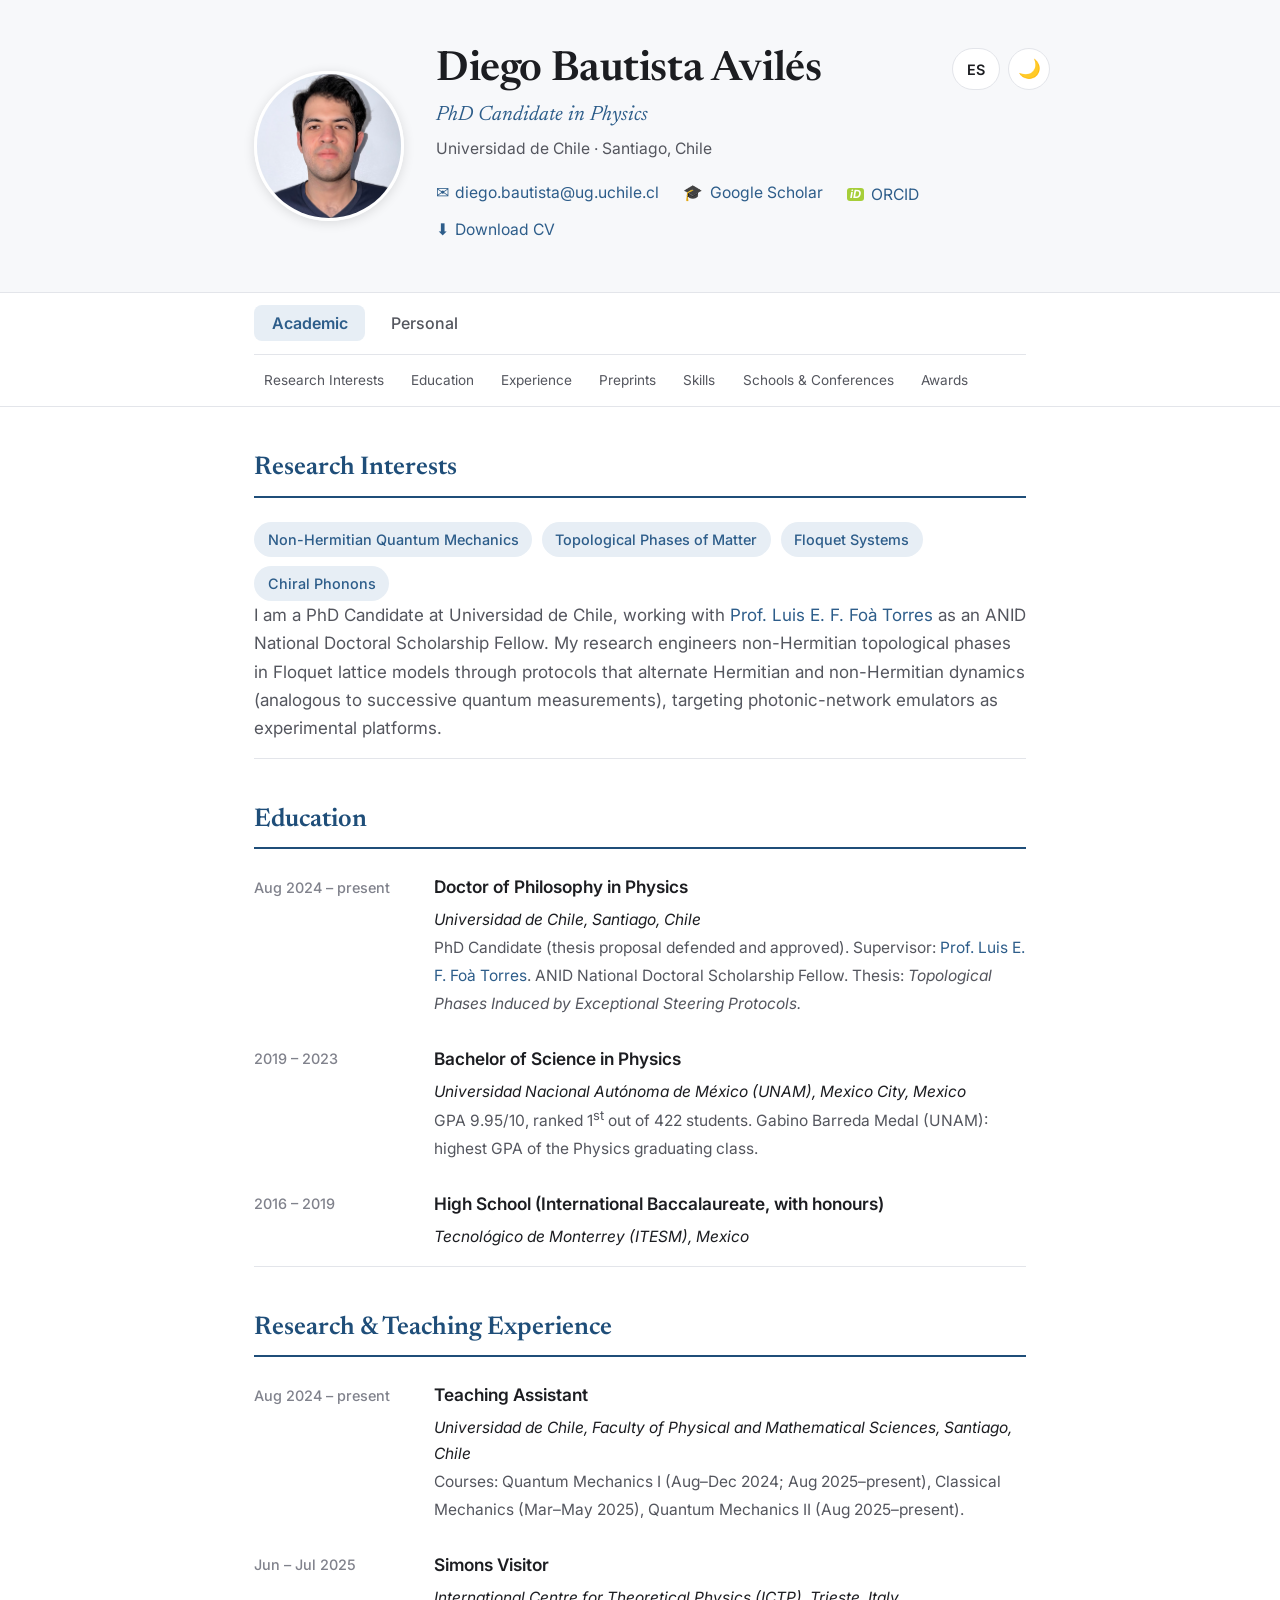
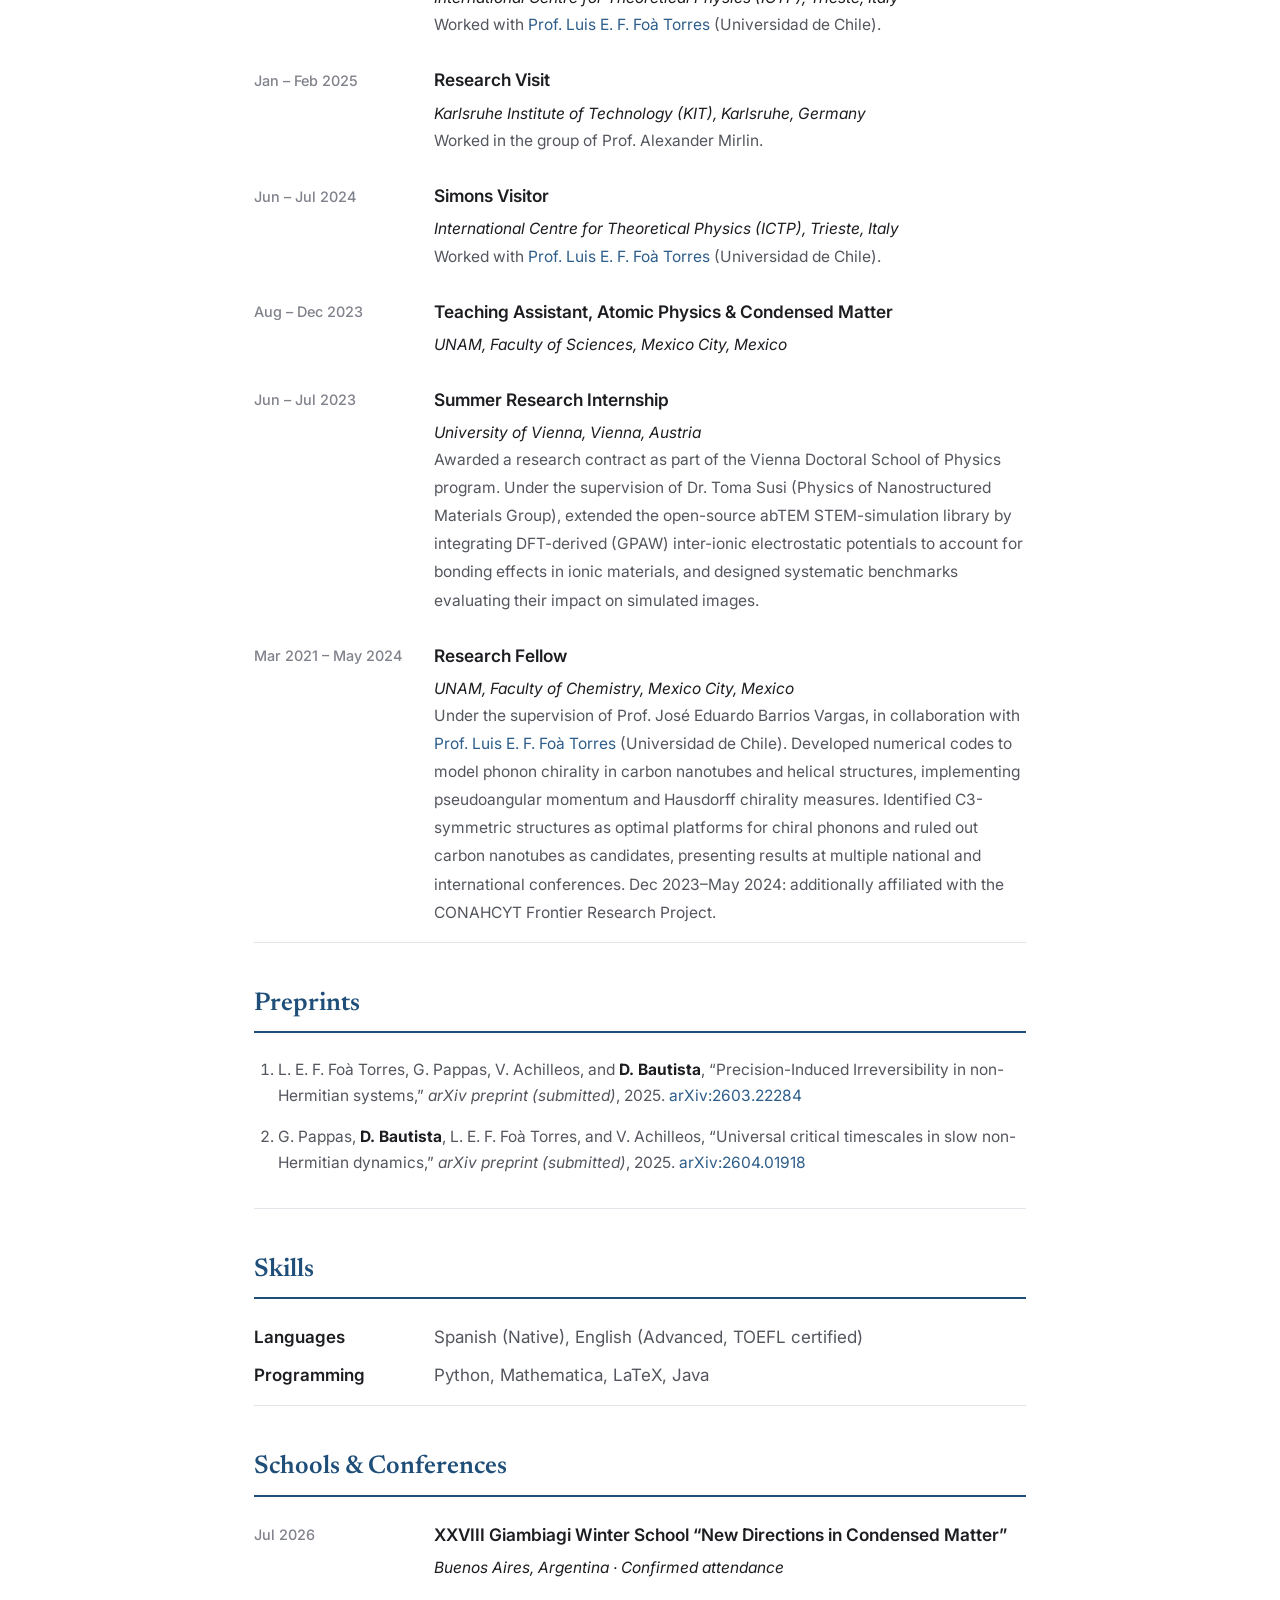
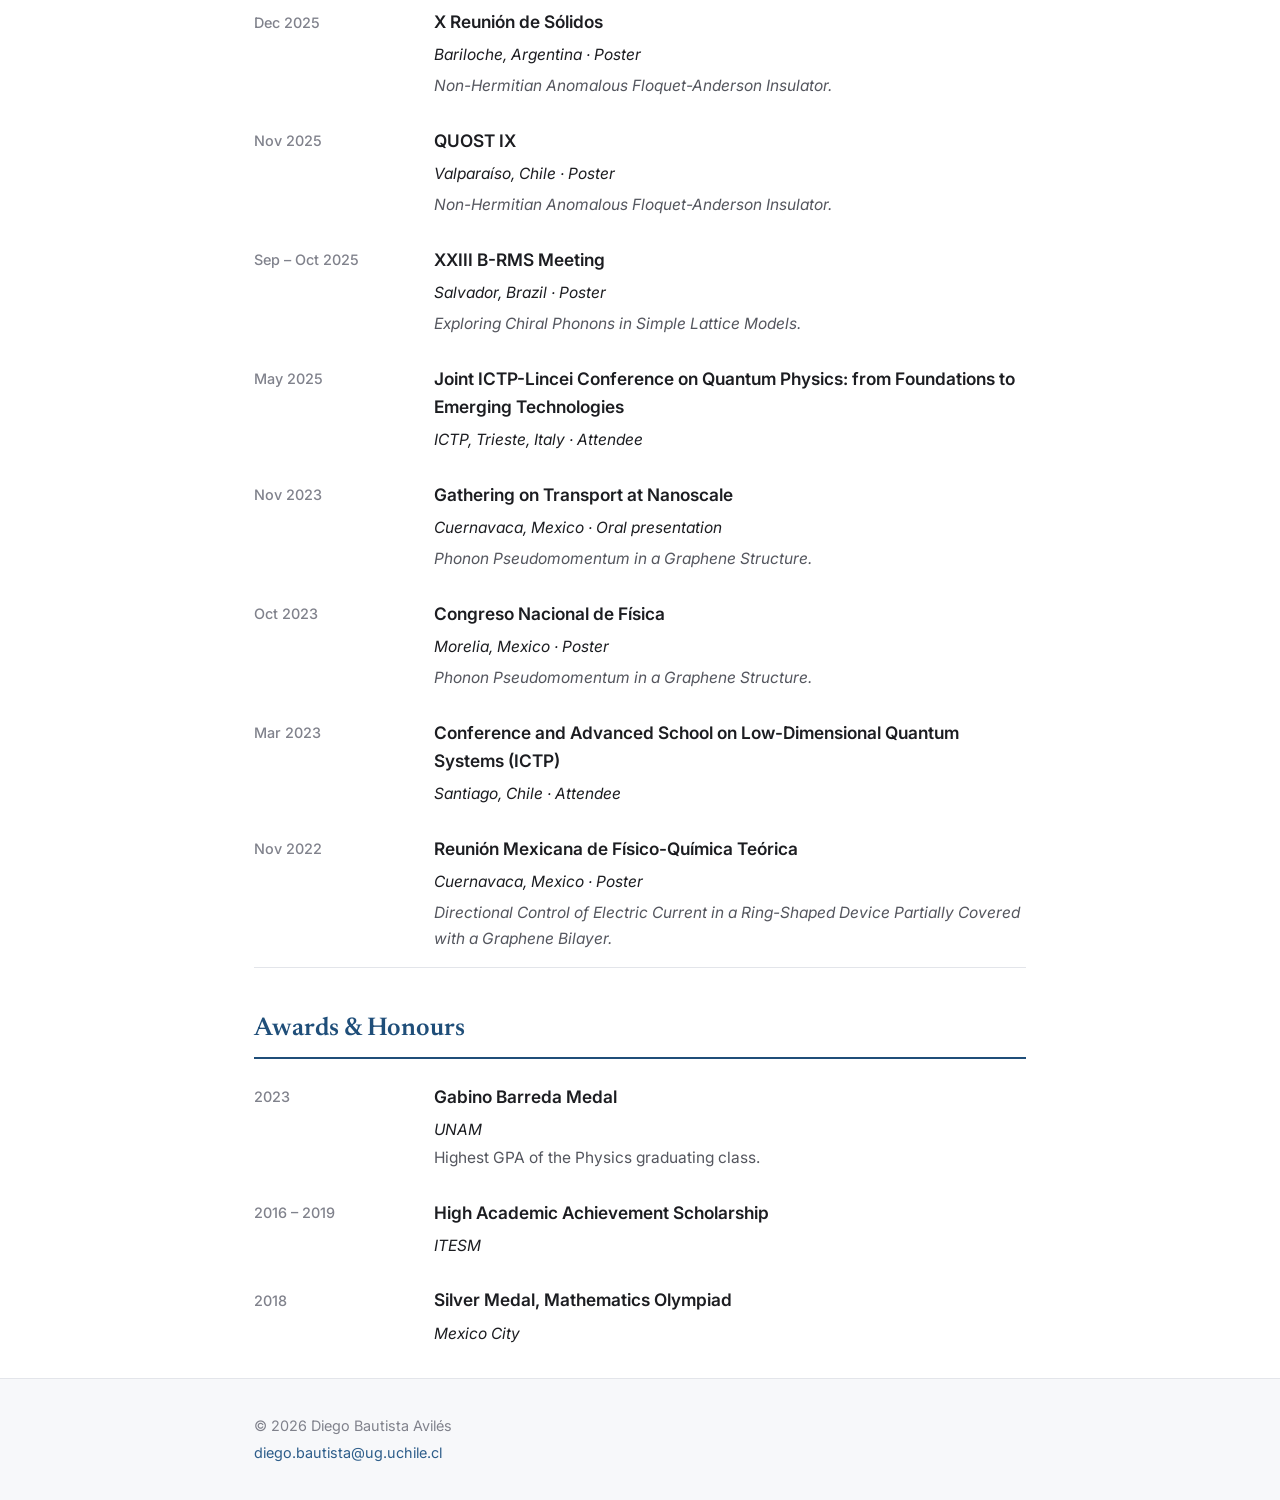
==== index.html @ 89f688f9 "Add ORCID link; refine Spanish wording (candidato a doctor, etc.)" ====
<!DOCTYPE html>
<html lang="en">
<head>
  <meta charset="UTF-8" />
  <meta name="viewport" content="width=device-width, initial-scale=1.0" />
  <title>Diego Bautista Avilés — PhD Candidate in Physics</title>
  <meta name="description" content="Diego Bautista Avilés — PhD Candidate in Physics at Universidad de Chile. Research on non-Hermitian quantum mechanics, topological phases, Floquet systems, and chiral phonons." />
  <link rel="preconnect" href="https://fonts.googleapis.com" />
  <link rel="preconnect" href="https://fonts.gstatic.com" crossorigin />
  <link href="https://fonts.googleapis.com/css2?family=Newsreader:ital,opsz,wght@0,6..72,400;0,6..72,500;0,6..72,600;1,6..72,400&family=Inter:wght@400;500;600&display=swap" rel="stylesheet" />
  <link rel="stylesheet" href="css/style.css" />
  <!-- Set theme and language before paint to avoid a flash -->
  <script>
    (function () {
      try {
        var t = localStorage.getItem("theme") ||
          (window.matchMedia("(prefers-color-scheme: dark)").matches ? "dark" : "light");
        document.documentElement.setAttribute("data-theme", t);
        var l = localStorage.getItem("lang") ||
          ((navigator.language || "en").slice(0, 2) === "es" ? "es" : "en");
        document.documentElement.setAttribute("data-lang", l);
        document.documentElement.setAttribute("lang", l);
      } catch (e) {}
    })();
  </script>
</head>
<body>
  <a class="skip-link" href="#main"><span class="lang-en">Skip to content</span><span class="lang-es">Saltar al contenido</span></a>

  <header class="site-header">
    <div class="container header-inner">
      <img class="avatar" src="assets/foto_Diego.jpg" alt="Portrait of Diego Bautista Avilés" />
      <div class="header-text">
        <h1>Diego Bautista Avilés</h1>
        <p class="subtitle"><span class="lang-en">PhD Candidate in Physics</span><span class="lang-es">Candidato a Doctor en Física</span></p>
        <p class="affiliation">Universidad de Chile · Santiago, Chile</p>
        <ul class="contact-links">
          <li>
            <a href="mailto:diego.bautista@ug.uchile.cl">
              <span aria-hidden="true">✉</span> diego.bautista@ug.uchile.cl
            </a>
          </li>
          <li>
            <a href="https://scholar.google.com/citations?user=wQMtAaMAAAAJ&amp;hl=es" target="_blank" rel="noopener">
              <span aria-hidden="true">🎓</span> Google Scholar
            </a>
          </li>
          <li>
            <a href="https://orcid.org/0009-0000-3132-1489" target="_blank" rel="noopener">
              <span class="orcid-badge" aria-hidden="true">iD</span> ORCID
            </a>
          </li>
          <li>
            <a href="CV.pdf" download>
              <span aria-hidden="true">⬇</span> <span class="lang-en">Download CV</span><span class="lang-es">Descargar CV</span>
            </a>
          </li>
        </ul>
      </div>
      <div class="header-controls">
        <button id="lang-toggle" class="lang-toggle" type="button" aria-label="Switch language / Cambiar idioma">
          <span class="lang-en">ES</span><span class="lang-es">EN</span>
        </button>
        <button id="theme-toggle" class="theme-toggle" type="button" aria-label="Toggle dark / light mode" title="Toggle dark / light mode">
          <span class="theme-icon" aria-hidden="true"></span>
        </button>
      </div>
    </div>
  </header>

  <nav class="view-nav" aria-label="Site views">
    <div class="container">
      <div class="view-tabs" role="tablist" aria-label="Choose a view">
        <button id="tab-academic" class="view-tab" role="tab" aria-selected="true" aria-controls="view-academic" type="button"><span class="lang-en">Academic</span><span class="lang-es">Académico</span></button>
        <button id="tab-personal" class="view-tab" role="tab" aria-selected="false" aria-controls="view-personal" type="button">Personal</button>
      </div>
      <div class="subnav" id="subnav-academic" aria-label="Academic sections">
        <a href="#about"><span class="lang-en">Research Interests</span><span class="lang-es">Intereses</span></a>
        <a href="#education"><span class="lang-en">Education</span><span class="lang-es">Educación</span></a>
        <a href="#experience"><span class="lang-en">Experience</span><span class="lang-es">Experiencia</span></a>
        <a href="#preprints">Preprints</a>
        <a href="#skills"><span class="lang-en">Skills</span><span class="lang-es">Habilidades</span></a>
        <a href="#conferences"><span class="lang-en">Schools &amp; Conferences</span><span class="lang-es">Escuelas y congresos</span></a>
        <a href="#awards"><span class="lang-en">Awards</span><span class="lang-es">Premios</span></a>
      </div>
      <div class="subnav" id="subnav-personal" aria-label="Personal sections" hidden>
        <a href="#personal-about"><span class="lang-en">Beyond Physics</span><span class="lang-es">Más allá de la física</span></a>
        <a href="#writing"><span class="lang-en">Writing</span><span class="lang-es">Escritos</span></a>
        <a href="#projects"><span class="lang-en">Studies &amp; Reflections</span><span class="lang-es">Estudios y reflexiones</span></a>
      </div>
    </div>
  </nav>

  <main id="main" class="container">

    <!-- ============ ACADEMIC VIEW ============ -->
    <div id="view-academic" role="tabpanel" aria-labelledby="tab-academic">

      <section id="about" aria-labelledby="about-heading">
        <h2 id="about-heading"><span class="lang-en">Research Interests</span><span class="lang-es">Intereses de investigación</span></h2>
        <ul class="tag-list">
          <li><span class="lang-en">Non-Hermitian Quantum Mechanics</span><span class="lang-es">Mecánica cuántica no hermitiana</span></li>
          <li><span class="lang-en">Topological Phases of Matter</span><span class="lang-es">Fases topológicas de la materia</span></li>
          <li><span class="lang-en">Floquet Systems</span><span class="lang-es">Sistemas de Floquet</span></li>
          <li><span class="lang-en">Chiral Phonons</span><span class="lang-es">Fonones quirales</span></li>
        </ul>
        <p class="lede lang-en">
          I am a PhD Candidate at Universidad de Chile, working with
          <a href="https://www.foatorres.com/" target="_blank" rel="noopener">Prof. Luis E. F. Foà Torres</a>
          as an ANID National Doctoral Scholarship Fellow. My research engineers non-Hermitian
          topological phases in Floquet lattice models through protocols that alternate Hermitian
          and non-Hermitian dynamics (analogous to successive quantum measurements), targeting
          photonic-network emulators as experimental platforms.
        </p>
        <p class="lede lang-es">
          Soy candidato a doctor en la Universidad de Chile, donde trabajo con
          <a href="https://www.foatorres.com/" target="_blank" rel="noopener">el Prof. Luis E. F. Foà Torres</a>
          como becario doctoral ANID. En mi investigación diseño fases topológicas no hermitianas
          en modelos de red de Floquet mediante protocolos que alternan dinámicas hermitianas y
          no hermitianas (en analogía con mediciones cuánticas sucesivas), con emuladores de redes
          fotónicas como plataforma experimental.
        </p>
      </section>

      <section id="education" aria-labelledby="education-heading">
        <h2 id="education-heading"><span class="lang-en">Education</span><span class="lang-es">Educación</span></h2>

        <article class="entry">
          <div class="entry-meta"><span class="lang-en">Aug 2024 – present</span><span class="lang-es">Ago 2024 – presente</span></div>
          <div class="entry-body">
            <h3><span class="lang-en">Doctor of Philosophy in Physics</span><span class="lang-es">Doctorado en Física</span></h3>
            <p class="entry-org">Universidad de Chile, Santiago, Chile</p>
            <p class="lang-en">
              PhD Candidate (thesis proposal defended and approved). Supervisor:
              <a href="https://www.foatorres.com/" target="_blank" rel="noopener">Prof. Luis E. F. Foà Torres</a>.
              ANID National Doctoral Scholarship Fellow. Thesis:
              <em>Topological Phases Induced by Exceptional Steering Protocols.</em>
            </p>
            <p class="lang-es">
              Candidato a doctor (proyecto de tesis defendido y aprobado). Supervisor:
              <a href="https://www.foatorres.com/" target="_blank" rel="noopener">Prof. Luis E. F. Foà Torres</a>.
              Becario doctoral ANID. Tesis:
              <em>Topological Phases Induced by Exceptional Steering Protocols.</em>
            </p>
          </div>
        </article>

        <article class="entry">
          <div class="entry-meta">2019 – 2023</div>
          <div class="entry-body">
            <h3><span class="lang-en">Bachelor of Science in Physics</span><span class="lang-es">Licenciatura en Física</span></h3>
            <p class="entry-org"><span class="lang-en">Universidad Nacional Autónoma de México (UNAM), Mexico City, Mexico</span><span class="lang-es">Universidad Nacional Autónoma de México (UNAM), Ciudad de México, México</span></p>
            <p class="lang-en">
              GPA 9.95/10, ranked 1<sup>st</sup> out of 422 students. Gabino Barreda Medal (UNAM):
              highest GPA of the Physics graduating class.
            </p>
            <p class="lang-es">
              Promedio 9.95/10, primer lugar entre 422 estudiantes. Medalla Gabino Barreda (UNAM):
              mejor promedio de la generación de Física.
            </p>
          </div>
        </article>

        <article class="entry">
          <div class="entry-meta">2016 – 2019</div>
          <div class="entry-body">
            <h3><span class="lang-en">High School (International Baccalaureate, with honours)</span><span class="lang-es">Preparatoria (Bachillerato Internacional, con honores)</span></h3>
            <p class="entry-org"><span class="lang-en">Tecnológico de Monterrey (ITESM), Mexico</span><span class="lang-es">Tecnológico de Monterrey (ITESM), México</span></p>
          </div>
        </article>
      </section>

      <section id="experience" aria-labelledby="experience-heading">
        <h2 id="experience-heading"><span class="lang-en">Research &amp; Teaching Experience</span><span class="lang-es">Experiencia en investigación y docencia</span></h2>

        <article class="entry">
          <div class="entry-meta"><span class="lang-en">Aug 2024 – present</span><span class="lang-es">Ago 2024 – presente</span></div>
          <div class="entry-body">
            <h3><span class="lang-en">Teaching Assistant</span><span class="lang-es">Ayudante de docencia</span></h3>
            <p class="entry-org"><span class="lang-en">Universidad de Chile, Faculty of Physical and Mathematical Sciences, Santiago, Chile</span><span class="lang-es">Universidad de Chile, Facultad de Ciencias Físicas y Matemáticas, Santiago, Chile</span></p>
            <p class="lang-en">
              Courses: Quantum Mechanics I (Aug–Dec 2024; Aug 2025–present), Classical Mechanics
              (Mar–May 2025), Quantum Mechanics II (Aug 2025–present).
            </p>
            <p class="lang-es">
              Cursos: Mecánica Cuántica I (Ago–Dic 2024; Ago 2025–presente), Mecánica Clásica
              (Mar–May 2025), Mecánica Cuántica II (Ago 2025–presente).
            </p>
          </div>
        </article>

        <article class="entry">
          <div class="entry-meta">Jun – Jul 2025</div>
          <div class="entry-body">
            <h3><span class="lang-en">Simons Visitor</span><span class="lang-es">Visitante Simons</span></h3>
            <p class="entry-org"><span class="lang-en">International Centre for Theoretical Physics (ICTP), Trieste, Italy</span><span class="lang-es">Centro Internacional de Física Teórica (ICTP), Trieste, Italia</span></p>
            <p class="lang-en">Worked with <a href="https://www.foatorres.com/" target="_blank" rel="noopener">Prof. Luis E. F. Foà Torres</a> (Universidad de Chile).</p>
            <p class="lang-es">Trabajé con <a href="https://www.foatorres.com/" target="_blank" rel="noopener">el Prof. Luis E. F. Foà Torres</a> (Universidad de Chile).</p>
          </div>
        </article>

        <article class="entry">
          <div class="entry-meta"><span class="lang-en">Jan – Feb 2025</span><span class="lang-es">Ene – Feb 2025</span></div>
          <div class="entry-body">
            <h3><span class="lang-en">Research Visit</span><span class="lang-es">Estancia de investigación</span></h3>
            <p class="entry-org"><span class="lang-en">Karlsruhe Institute of Technology (KIT), Karlsruhe, Germany</span><span class="lang-es">Instituto de Tecnología de Karlsruhe (KIT), Karlsruhe, Alemania</span></p>
            <p class="lang-en">Worked in the group of Prof. Alexander Mirlin.</p>
            <p class="lang-es">Trabajé en el grupo del Prof. Alexander Mirlin.</p>
          </div>
        </article>

        <article class="entry">
          <div class="entry-meta">Jun – Jul 2024</div>
          <div class="entry-body">
            <h3><span class="lang-en">Simons Visitor</span><span class="lang-es">Visitante Simons</span></h3>
            <p class="entry-org"><span class="lang-en">International Centre for Theoretical Physics (ICTP), Trieste, Italy</span><span class="lang-es">Centro Internacional de Física Teórica (ICTP), Trieste, Italia</span></p>
            <p class="lang-en">Worked with <a href="https://www.foatorres.com/" target="_blank" rel="noopener">Prof. Luis E. F. Foà Torres</a> (Universidad de Chile).</p>
            <p class="lang-es">Trabajé con <a href="https://www.foatorres.com/" target="_blank" rel="noopener">el Prof. Luis E. F. Foà Torres</a> (Universidad de Chile).</p>
          </div>
        </article>

        <article class="entry">
          <div class="entry-meta"><span class="lang-en">Aug – Dec 2023</span><span class="lang-es">Ago – Dic 2023</span></div>
          <div class="entry-body">
            <h3><span class="lang-en">Teaching Assistant, Atomic Physics &amp; Condensed Matter</span><span class="lang-es">Ayudante de docencia, Física Atómica y Materia Condensada</span></h3>
            <p class="entry-org"><span class="lang-en">UNAM, Faculty of Sciences, Mexico City, Mexico</span><span class="lang-es">UNAM, Facultad de Ciencias, Ciudad de México, México</span></p>
          </div>
        </article>

        <article class="entry">
          <div class="entry-meta">Jun – Jul 2023</div>
          <div class="entry-body">
            <h3><span class="lang-en">Summer Research Internship</span><span class="lang-es">Pasantía de investigación de verano</span></h3>
            <p class="entry-org"><span class="lang-en">University of Vienna, Vienna, Austria</span><span class="lang-es">Universidad de Viena, Viena, Austria</span></p>
            <p class="lang-en">
              Awarded a research contract as part of the Vienna Doctoral School of Physics program.
              Under the supervision of Dr. Toma Susi (Physics of Nanostructured Materials Group),
              extended the open-source abTEM STEM-simulation library by integrating DFT-derived
              (GPAW) inter-ionic electrostatic potentials to account for bonding effects in ionic
              materials, and designed systematic benchmarks evaluating their impact on simulated images.
            </p>
            <p class="lang-es">
              Obtuve un contrato de investigación dentro del programa de la Vienna Doctoral School
              of Physics. Bajo la supervisión del Dr. Toma Susi (grupo de Física de Materiales
              Nanoestructurados), amplié la biblioteca de simulación STEM de código abierto abTEM
              integrando potenciales electrostáticos interiónicos derivados de DFT (GPAW) para
              incorporar efectos de enlace en materiales iónicos, y diseñé pruebas sistemáticas para
              evaluar su impacto en las imágenes simuladas.
            </p>
          </div>
        </article>

        <article class="entry">
          <div class="entry-meta">Mar 2021 – May 2024</div>
          <div class="entry-body">
            <h3><span class="lang-en">Research Fellow</span><span class="lang-es">Becario de investigación</span></h3>
            <p class="entry-org"><span class="lang-en">UNAM, Faculty of Chemistry, Mexico City, Mexico</span><span class="lang-es">UNAM, Facultad de Química, Ciudad de México, México</span></p>
            <p class="lang-en">
              Under the supervision of Prof. José Eduardo Barrios Vargas, in collaboration with
              <a href="https://www.foatorres.com/" target="_blank" rel="noopener">Prof. Luis E. F. Foà Torres</a>
              (Universidad de Chile). Developed numerical codes to model
              phonon chirality in carbon nanotubes and helical structures, implementing pseudoangular
              momentum and Hausdorff chirality measures. Identified C3-symmetric structures as optimal
              platforms for chiral phonons and ruled out carbon nanotubes as candidates, presenting
              results at multiple national and international conferences. Dec 2023–May 2024:
              additionally affiliated with the CONAHCYT Frontier Research Project.
            </p>
            <p class="lang-es">
              Bajo la supervisión del Prof. José Eduardo Barrios Vargas, en colaboración con
              <a href="https://www.foatorres.com/" target="_blank" rel="noopener">el Prof. Luis E. F. Foà Torres</a>
              (Universidad de Chile). Desarrollé códigos numéricos para modelar la quiralidad de
              fonones en nanotubos de carbono y estructuras helicoidales, implementando el
              pseudomomento angular y medidas de quiralidad de Hausdorff. Identifiqué estructuras
              con simetría C3 como plataformas óptimas para fonones quirales y descarté los nanotubos
              de carbono como candidatos, presentando resultados en múltiples congresos nacionales e
              internacionales. Dic 2023–May 2024: además afiliado al Proyecto de Investigación de
              Frontera CONAHCYT.
            </p>
          </div>
        </article>
      </section>

      <section id="preprints" aria-labelledby="preprints-heading">
        <h2 id="preprints-heading">Preprints</h2>
        <ol class="pub-list">
          <li>
            L. E. F. Foà Torres, G. Pappas, V. Achilleos, and <strong>D. Bautista</strong>,
            &ldquo;Precision-Induced Irreversibility in non-Hermitian systems,&rdquo;
            <em>arXiv preprint (submitted)</em>, 2025.
            <a href="https://arxiv.org/abs/2603.22284" target="_blank" rel="noopener">arXiv:2603.22284</a>
          </li>
          <li>
            G. Pappas, <strong>D. Bautista</strong>, L. E. F. Foà Torres, and V. Achilleos,
            &ldquo;Universal critical timescales in slow non-Hermitian dynamics,&rdquo;
            <em>arXiv preprint (submitted)</em>, 2025.
            <a href="https://arxiv.org/abs/2604.01918" target="_blank" rel="noopener">arXiv:2604.01918</a>
          </li>
        </ol>
      </section>

      <section id="skills" aria-labelledby="skills-heading">
        <h2 id="skills-heading"><span class="lang-en">Skills</span><span class="lang-es">Habilidades</span></h2>
        <dl class="skills-list">
          <dt><span class="lang-en">Languages</span><span class="lang-es">Idiomas</span></dt>
          <dd><span class="lang-en">Spanish (Native), English (Advanced, TOEFL certified)</span><span class="lang-es">Español (nativo), Inglés (avanzado, certificado TOEFL)</span></dd>
          <dt><span class="lang-en">Programming</span><span class="lang-es">Programación</span></dt>
          <dd>Python, Mathematica, LaTeX, Java</dd>
        </dl>
      </section>

      <section id="conferences" aria-labelledby="conferences-heading">
        <h2 id="conferences-heading"><span class="lang-en">Schools &amp; Conferences</span><span class="lang-es">Escuelas y congresos</span></h2>

        <article class="entry">
          <div class="entry-meta">Jul 2026</div>
          <div class="entry-body">
            <h3><a href="https://giambiagi2026.df.uba.ar" target="_blank" rel="noopener">XXVIII Giambiagi Winter School &ldquo;New Directions in Condensed Matter&rdquo;</a></h3>
            <p class="entry-org">Buenos Aires, Argentina · <span class="lang-en">Confirmed attendance</span><span class="lang-es">Asistencia confirmada</span></p>
          </div>
        </article>

        <article class="entry">
          <div class="entry-meta">Dec 2025</div>
          <div class="entry-body">
            <h3><a href="https://www.argentina.gob.ar/cnea/x-reunion-nacional-de-solidos" target="_blank" rel="noopener">X Reunión de Sólidos</a></h3>
            <p class="entry-org">Bariloche, Argentina · <span class="lang-en">Poster</span><span class="lang-es">Póster</span></p>
            <p><em>Non-Hermitian Anomalous Floquet-Anderson Insulator.</em></p>
          </div>
        </article>

        <article class="entry">
          <div class="entry-meta">Nov 2025</div>
          <div class="entry-body">
            <h3><a href="https://fisica.usm.cl/academico-usm-es-homenajeado-en-encuentro-internacional-de-fisica-cuantica/" target="_blank" rel="noopener">QUOST IX</a></h3>
            <p class="entry-org">Valparaíso, Chile · <span class="lang-en">Poster</span><span class="lang-es">Póster</span></p>
            <p><em>Non-Hermitian Anomalous Floquet-Anderson Insulator.</em></p>
          </div>
        </article>

        <article class="entry">
          <div class="entry-meta">Sep – Oct 2025</div>
          <div class="entry-body">
            <h3><a href="https://www.sbpmat.org.br/23encontro/" target="_blank" rel="noopener">XXIII B-RMS Meeting</a></h3>
            <p class="entry-org">Salvador, <span class="lang-en">Brazil</span><span class="lang-es">Brasil</span> · <span class="lang-en">Poster</span><span class="lang-es">Póster</span></p>
            <p><em>Exploring Chiral Phonons in Simple Lattice Models.</em></p>
          </div>
        </article>

        <article class="entry">
          <div class="entry-meta">May 2025</div>
          <div class="entry-body">
            <h3><a href="https://indico.ictp.it/event/10838" target="_blank" rel="noopener">Joint ICTP-Lincei Conference on Quantum Physics: from Foundations to Emerging Technologies</a></h3>
            <p class="entry-org">ICTP, Trieste, <span class="lang-en">Italy</span><span class="lang-es">Italia</span> · <span class="lang-en">Attendee</span><span class="lang-es">Asistente</span></p>
          </div>
        </article>

        <article class="entry">
          <div class="entry-meta">Nov 2023</div>
          <div class="entry-body">
            <h3><a href="http://www.cicc.unam.mx/activities/2023/TN/index.html" target="_blank" rel="noopener">Gathering on Transport at Nanoscale</a></h3>
            <p class="entry-org">Cuernavaca, <span class="lang-en">Mexico</span><span class="lang-es">México</span> · <span class="lang-en">Oral presentation</span><span class="lang-es">Presentación oral</span></p>
            <p><em>Phonon Pseudomomentum in a Graphene Structure.</em></p>
          </div>
        </article>

        <article class="entry">
          <div class="entry-meta">Oct 2023</div>
          <div class="entry-body">
            <h3><a href="https://smf.mx/programas/congreso-nacional-de-fisica/lxvi/" target="_blank" rel="noopener">Congreso Nacional de Física</a></h3>
            <p class="entry-org">Morelia, <span class="lang-en">Mexico</span><span class="lang-es">México</span> · <span class="lang-en">Poster</span><span class="lang-es">Póster</span></p>
            <p><em>Phonon Pseudomomentum in a Graphene Structure.</em></p>
          </div>
        </article>

        <article class="entry">
          <div class="entry-meta">Mar 2023</div>
          <div class="entry-body">
            <h3><a href="https://indico.ictp.it/event/10062/" target="_blank" rel="noopener">Conference and Advanced School on Low-Dimensional Quantum Systems (ICTP)</a></h3>
            <p class="entry-org">Santiago, Chile · <span class="lang-en">Attendee</span><span class="lang-es">Asistente</span></p>
          </div>
        </article>

        <article class="entry">
          <div class="entry-meta">Nov 2022</div>
          <div class="entry-body">
            <h3>Reunión Mexicana de Físico-Química Teórica</h3>
            <p class="entry-org">Cuernavaca, <span class="lang-en">Mexico</span><span class="lang-es">México</span> · <span class="lang-en">Poster</span><span class="lang-es">Póster</span></p>
            <p><em>Directional Control of Electric Current in a Ring-Shaped Device Partially Covered with a Graphene Bilayer.</em></p>
          </div>
        </article>
      </section>

      <section id="awards" aria-labelledby="awards-heading">
        <h2 id="awards-heading"><span class="lang-en">Awards &amp; Honours</span><span class="lang-es">Premios y distinciones</span></h2>

        <article class="entry">
          <div class="entry-meta">2023</div>
          <div class="entry-body">
            <h3><span class="lang-en">Gabino Barreda Medal</span><span class="lang-es">Medalla Gabino Barreda</span></h3>
            <p class="entry-org">UNAM</p>
            <p class="lang-en">Highest GPA of the Physics graduating class.</p>
            <p class="lang-es">Mejor promedio de la generación de Física.</p>
          </div>
        </article>

        <article class="entry">
          <div class="entry-meta">2016 – 2019</div>
          <div class="entry-body">
            <h3><span class="lang-en">High Academic Achievement Scholarship</span><span class="lang-es">Beca de Excelencia Académica</span></h3>
            <p class="entry-org">ITESM</p>
          </div>
        </article>

        <article class="entry">
          <div class="entry-meta">2018</div>
          <div class="entry-body">
            <h3><span class="lang-en">Silver Medal, Mathematics Olympiad</span><span class="lang-es">Medalla de plata, Olimpiada de Matemáticas</span></h3>
            <p class="entry-org"><span class="lang-en">Mexico City</span><span class="lang-es">Ciudad de México</span></p>
          </div>
        </article>
      </section>

    </div><!-- /view-academic -->

    <!-- ============ PERSONAL VIEW ============ -->
    <div id="view-personal" role="tabpanel" aria-labelledby="tab-personal" hidden>

      <section id="personal-about" aria-labelledby="personal-about-heading">
        <h2 id="personal-about-heading"><span class="lang-en">Beyond Physics</span><span class="lang-es">Más allá de la física</span></h2>
        <p class="lede lang-en">
          Outside of research, I write and explore ideas that sit at the intersection of science,
          society, and the things I am curious about. This space collects my personal writing and
          projects, including work in progress that I will publish here over time.
        </p>
        <p class="lede lang-es">
          Fuera de la investigación, escribo y exploro ideas en el cruce entre la ciencia, la
          sociedad y las cosas que me despiertan curiosidad. Este espacio reúne mis escritos y proyectos
          personales, incluyendo trabajos en curso que iré publicando aquí con el tiempo.
        </p>
      </section>

      <section id="writing" aria-labelledby="writing-heading">
        <h2 id="writing-heading"><span class="lang-en">Writing</span><span class="lang-es">Escritos</span></h2>
        <div class="card-grid">
          <a class="project-card" href="https://substack.com/@diegobautista246" target="_blank" rel="noopener">
            <h3>Substack</h3>
            <p><span class="lang-en">My newsletter, where I share essays and reflections.</span><span class="lang-es">Mi newsletter, donde comparto ensayos y reflexiones.</span></p>
            <span class="card-link"><span class="lang-en">Read on Substack →</span><span class="lang-es">Leer en Substack →</span></span>
          </a>
        </div>
      </section>

      <section id="projects" aria-labelledby="projects-heading">
        <h2 id="projects-heading"><span class="lang-en">Studies &amp; Reflections</span><span class="lang-es">Estudios y reflexiones</span></h2>
        <div class="card-grid">
          <a class="project-card project-card--feature" href="inequality.html">
            <img class="card-thumb" src="assets/inequality/poster.png" alt="Final frame of the inequality simulation: a wide log-scale wealth distribution, a Gini coefficient near 0.9, and a skill-to-wealth correlation fading to zero." />
            <h3><span class="lang-en">Compounding and inequality</span><span class="lang-es">El interés compuesto y la desigualdad</span></h3>
            <p><span class="lang-en">A very cheap model of how extreme inequality emerges from compounding alone, even when advantages are fair and reset every few rounds.</span><span class="lang-es">Un modelo muy barato de cómo la desigualdad extrema surge solo del interés compuesto, incluso cuando las ventajas son justas y se reparten de nuevo cada pocas rondas.</span></p>
            <span class="card-link"><span class="lang-en">Read &amp; watch →</span><span class="lang-es">Leer y ver →</span></span>
          </a>
          <a class="project-card project-card--feature" href="cascades.html">
            <img class="card-thumb" src="assets/cascades/poster.png" alt="A small-world network mid-cascade: about half the dots have turned amber as the change spreads, the rest still blue." />
            <h3><span class="lang-en">How many people does it take to move the world?</span><span class="lang-es">¿Cuánta gente hace falta para mover el mundo?</span></h3>
            <p><span class="lang-en">Granovetter's threshold model on a network, and the social tipping points hiding inside it, including the 3.5% rule.</span><span class="lang-es">El modelo de umbral de Granovetter en una red, y los puntos de inflexión que esconde, incluyendo la regla del 3.5%.</span></p>
            <span class="card-link"><span class="lang-en">Read &amp; watch →</span><span class="lang-es">Leer y ver →</span></span>
          </a>
        </div>
      </section>

    </div><!-- /view-personal -->

  </main>

  <footer class="site-footer">
    <div class="container">
      <p>© <span id="year">2026</span> Diego Bautista Avilés</p>
      <p><a href="mailto:diego.bautista@ug.uchile.cl">diego.bautista@ug.uchile.cl</a></p>
    </div>
  </footer>

  <script src="js/main.js" defer></script>
</body>
</html>
---- css/style.css ----
:root {
  --bg: #ffffff;
  --surface: #f7f8fa;
  --text: #1c1d21;
  --text-soft: #54565e;
  --text-faint: #80828c;
  --accent: #2d5d8a;
  --accent-soft: #e7eef5;
  --border: #e3e5ea;
  --rule: #1f4e79;
  --card-bg: #ffffff;
  --shadow: 0 2px 12px rgba(0, 0, 0, 0.12);
  --maxw: 820px;
  --serif: "Newsreader", Georgia, "Times New Roman", serif;
  --sans: "Inter", -apple-system, BlinkMacSystemFont, "Segoe UI", Roboto, sans-serif;
}

[data-theme="dark"] {
  --bg: #14151a;
  --surface: #1b1d24;
  --text: #e9eaee;
  --text-soft: #b3b6c0;
  --text-faint: #888b96;
  --accent: #7fb1de;
  --accent-soft: #233244;
  --border: #2a2d36;
  --rule: #7fb1de;
  --card-bg: #1b1d24;
  --shadow: 0 2px 14px rgba(0, 0, 0, 0.45);
}

* { box-sizing: border-box; }

html { scroll-behavior: smooth; }

body {
  margin: 0;
  background: var(--bg);
  color: var(--text);
  font-family: var(--sans);
  font-size: 17px;
  line-height: 1.65;
  -webkit-font-smoothing: antialiased;
  text-rendering: optimizeLegibility;
  transition: background-color 0.2s ease, color 0.2s ease;
}

.container {
  width: 100%;
  max-width: var(--maxw);
  margin: 0 auto;
  padding: 0 1.5rem;
}

a {
  color: var(--accent);
  text-decoration: none;
}
a:hover { text-decoration: underline; }

.skip-link {
  position: absolute;
  left: -999px;
  top: 0;
  background: var(--accent);
  color: #fff;
  padding: 0.5rem 1rem;
  z-index: 100;
}
.skip-link:focus { left: 0; }

/* ---------- Header ---------- */
.site-header {
  background: var(--surface);
  border-bottom: 1px solid var(--border);
  padding: 3rem 0;
}

.header-inner {
  display: flex;
  align-items: center;
  gap: 2rem;
  position: relative;
}

.avatar {
  width: 150px;
  height: 150px;
  border-radius: 50%;
  object-fit: cover;
  flex-shrink: 0;
  border: 3px solid var(--bg);
  box-shadow: var(--shadow);
}

.header-text h1 {
  font-family: var(--serif);
  font-weight: 600;
  font-size: 2.6rem;
  line-height: 1.1;
  margin: 0 0 0.3rem;
  letter-spacing: -0.01em;
}

.subtitle {
  font-family: var(--serif);
  font-style: italic;
  font-size: 1.3rem;
  color: var(--accent);
  margin: 0 0 0.2rem;
}

.affiliation {
  color: var(--text-soft);
  margin: 0 0 1rem;
  font-size: 0.98rem;
}

.contact-links {
  list-style: none;
  margin: 0;
  padding: 0;
  display: flex;
  flex-wrap: wrap;
  gap: 0.5rem 1.5rem;
}
.contact-links a {
  font-size: 0.98rem;
  display: inline-flex;
  align-items: center;
  gap: 0.4rem;
}
.orcid-badge {
  background: #a6ce39;
  color: #fff;
  font-weight: 700;
  font-size: 0.7rem;
  font-style: italic;
  border-radius: 3px;
  padding: 0.05rem 0.2rem;
  line-height: 1;
}

/* ---------- Language + theme controls ---------- */
.lang-en, .lang-es { display: inline; }
[data-lang="en"] .lang-es { display: none !important; }
[data-lang="es"] .lang-en { display: none !important; }

.header-controls {
  position: absolute;
  top: 0;
  right: 0;
  display: flex;
  align-items: center;
  gap: 0.5rem;
}

.theme-toggle {
  width: 42px;
  height: 42px;
  border-radius: 50%;
  border: 1px solid var(--border);
  background: var(--bg);
  color: var(--text);
  cursor: pointer;
  display: flex;
  align-items: center;
  justify-content: center;
  transition: background-color 0.2s ease, border-color 0.2s ease;
}
.theme-toggle:hover { border-color: var(--accent); }

.theme-icon { font-size: 1.15rem; line-height: 1; }
.theme-icon::before { content: "🌙"; }
[data-theme="dark"] .theme-icon::before { content: "☀"; }

.lang-toggle {
  height: 42px;
  min-width: 42px;
  padding: 0 0.85rem;
  border-radius: 999px;
  border: 1px solid var(--border);
  background: var(--bg);
  color: var(--text);
  font-family: var(--sans);
  font-size: 0.9rem;
  font-weight: 600;
  letter-spacing: 0.03em;
  cursor: pointer;
  transition: background-color 0.2s ease, border-color 0.2s ease, color 0.2s ease;
}
.lang-toggle:hover { border-color: var(--accent); color: var(--accent); }

/* ---------- View tabs ---------- */
.view-nav {
  background: var(--bg);
  border-bottom: 1px solid var(--border);
  position: sticky;
  top: 0;
  z-index: 20;
}

.view-tabs {
  display: flex;
  gap: 0.5rem;
  padding: 0.75rem 0;
}

.view-tab {
  font-family: var(--sans);
  font-size: 1rem;
  font-weight: 500;
  color: var(--text-soft);
  background: transparent;
  border: none;
  border-radius: 8px;
  padding: 0.5rem 1.1rem;
  cursor: pointer;
  transition: background-color 0.15s ease, color 0.15s ease;
}
.view-tab:hover { color: var(--text); background: var(--surface); }
.view-tab[aria-selected="true"] {
  color: var(--accent);
  background: var(--accent-soft);
  font-weight: 600;
}

/* ---------- Section sub-navigation ---------- */
.subnav[hidden] { display: none; }
.subnav {
  display: flex;
  flex-wrap: wrap;
  gap: 0.35rem 0.5rem;
  padding: 0 0 0.75rem;
  border-top: 1px solid var(--border);
  padding-top: 0.65rem;
  margin-top: 0.1rem;
}
.subnav a {
  font-size: 0.85rem;
  color: var(--text-soft);
  padding: 0.2rem 0.6rem;
  border-radius: 6px;
  white-space: nowrap;
  transition: background-color 0.15s ease, color 0.15s ease;
}
.subnav a:hover {
  color: var(--accent);
  background: var(--surface);
  text-decoration: none;
}

/* Anchored sections clear the sticky nav when jumped to */
section[id] { scroll-margin-top: 130px; }

/* ---------- Sections ---------- */
main { padding: 1rem 0 2rem; }

section {
  padding: 2.5rem 0 1rem;
  border-bottom: 1px solid var(--border);
}
section:last-of-type { border-bottom: none; }

h2 {
  font-family: var(--serif);
  font-weight: 600;
  font-size: 1.6rem;
  color: var(--rule);
  margin: 0 0 1.5rem;
  padding-bottom: 0.4rem;
  border-bottom: 2px solid var(--rule);
}

h3 {
  font-size: 1.08rem;
  font-weight: 600;
  margin: 0 0 0.15rem;
}

/* Event/title links read as headings until hovered */
.entry-body h3 a {
  color: inherit;
  text-decoration: none;
}
.entry-body h3 a:hover {
  color: var(--accent);
  text-decoration: underline;
}

.lede {
  color: var(--text-soft);
  margin: 1.25rem 0 0;
}

/* ---------- Research interest tags ---------- */
.tag-list {
  list-style: none;
  margin: 0;
  padding: 0;
  display: flex;
  flex-wrap: wrap;
  gap: 0.6rem;
}
.tag-list li {
  background: var(--accent-soft);
  color: var(--accent);
  font-size: 0.9rem;
  font-weight: 500;
  padding: 0.35rem 0.85rem;
  border-radius: 999px;
}

/* ---------- Timeline-style entries ---------- */
.entry {
  display: grid;
  grid-template-columns: 160px 1fr;
  gap: 1.25rem;
  margin-bottom: 1.75rem;
}
.entry:last-child { margin-bottom: 0; }

.entry-meta {
  color: var(--text-faint);
  font-size: 0.9rem;
  font-weight: 500;
  padding-top: 0.15rem;
}

.entry-body p {
  margin: 0.35rem 0 0;
  color: var(--text-soft);
  font-size: 0.97rem;
}

.entry-org {
  font-style: italic;
  color: var(--text) !important;
}

.entry-body em { color: var(--text-soft); }

/* ---------- Publications ---------- */
.pub-list {
  margin: 0;
  padding-left: 1.5rem;
}
.pub-list li {
  margin-bottom: 1rem;
  color: var(--text-soft);
  font-size: 0.97rem;
}
.pub-list strong { color: var(--text); }

/* ---------- Skills ---------- */
.skills-list {
  display: grid;
  grid-template-columns: 160px 1fr;
  gap: 0.6rem 1.25rem;
  margin: 0;
}
.skills-list dt {
  font-weight: 600;
  color: var(--text);
}
.skills-list dd {
  margin: 0;
  color: var(--text-soft);
}

/* ---------- Personal view: project cards ---------- */
.card-grid {
  display: grid;
  grid-template-columns: repeat(auto-fill, minmax(260px, 1fr));
  gap: 1.25rem;
}

.project-card {
  display: block;
  background: var(--card-bg);
  border: 1px solid var(--border);
  border-radius: 12px;
  padding: 1.5rem;
  color: inherit;
  transition: border-color 0.15s ease, box-shadow 0.15s ease, transform 0.15s ease;
}
a.project-card:hover {
  border-color: var(--accent);
  box-shadow: var(--shadow);
  transform: translateY(-2px);
  text-decoration: none;
}

.project-card h3 { margin: 0 0 0.4rem; }
.project-card p {
  margin: 0 0 1rem;
  color: var(--text-soft);
  font-size: 0.95rem;
}

.card-link {
  font-weight: 600;
  color: var(--accent);
  font-size: 0.92rem;
}
.card-link--muted { color: var(--text-faint); }

.project-card--soon {
  border-style: dashed;
  opacity: 0.85;
}

/* ---------- Feature card with thumbnail ---------- */
.card-thumb {
  display: block;
  width: calc(100% + 3rem);
  margin: -1.5rem -1.5rem 1.1rem;
  border-radius: 12px 12px 0 0;
  border-bottom: 1px solid var(--border);
  aspect-ratio: 13 / 7;
  object-fit: cover;
  background: #14151a;
}

/* ---------- Project page: top bar ---------- */
.topbar {
  background: var(--surface);
  border-bottom: 1px solid var(--border);
  position: sticky;
  top: 0;
  z-index: 20;
}
.topbar-inner {
  display: flex;
  align-items: center;
  justify-content: space-between;
  padding: 0.85rem 1.5rem;
}
.back-link {
  font-weight: 600;
  font-size: 0.98rem;
}
.topbar .header-controls { position: static; }

/* ---------- Project page: article ---------- */
.article {
  max-width: 720px;
  padding-top: 2.5rem;
  padding-bottom: 1rem;
}
.eyebrow {
  text-transform: uppercase;
  letter-spacing: 0.08em;
  font-size: 0.78rem;
  font-weight: 600;
  color: var(--accent);
  margin: 0 0 0.6rem;
}
.article-title {
  font-family: var(--serif);
  font-weight: 600;
  font-size: 2.5rem;
  line-height: 1.1;
  margin: 0 0 0.5rem;
  letter-spacing: -0.01em;
}
.article-sub {
  font-family: var(--serif);
  font-style: italic;
  font-size: 1.25rem;
  color: var(--text-soft);
  margin: 0 0 2rem;
}
.article h2 {
  font-family: var(--serif);
  font-size: 1.5rem;
  color: var(--text);
  border: none;
  margin: 2.5rem 0 0.75rem;
  padding: 0;
}
.article p {
  font-size: 1.06rem;
  line-height: 1.75;
  color: var(--text-soft);
  margin: 0 0 1.1rem;
}

.formula {
  background: var(--surface);
  border: 1px solid var(--border);
  border-left: 3px solid var(--accent);
  border-radius: 8px;
  padding: 1.1rem 1.3rem;
  margin: 1.5rem 0 2rem;
  font-family: "Newsreader", Georgia, serif;
  font-size: 1.2rem;
  color: var(--text);
  text-align: center;
}
.formula sub { font-size: 0.7em; }

.media {
  margin: 1.75rem 0 2rem;
}
.media video,
.media img {
  display: block;
  width: 100%;
  height: auto;
  border-radius: 12px;
  border: 1px solid var(--border);
  background: #14151a;
}
.media figcaption {
  margin-top: 0.7rem;
  font-size: 0.9rem;
  color: var(--text-faint);
  line-height: 1.55;
}

.code-note {
  margin-top: 2.5rem;
  padding-top: 1.5rem;
  border-top: 1px solid var(--border);
  font-size: 0.98rem !important;
}

/* ---------- Footer ---------- */
.site-footer {
  background: var(--surface);
  border-top: 1px solid var(--border);
  padding: 2rem 0;
  margin-top: 1rem;
}
.site-footer p {
  margin: 0.2rem 0;
  color: var(--text-faint);
  font-size: 0.9rem;
}

/* ---------- Responsive ---------- */
@media (max-width: 640px) {
  body { font-size: 16px; }

  .header-inner {
    flex-direction: column;
    text-align: center;
    gap: 1.25rem;
  }
  .avatar { width: 130px; height: 130px; }
  .header-text h1 { font-size: 2.1rem; }
  .contact-links { justify-content: center; }

  .header-controls { top: 0; right: 0; }
  .subnav { padding-bottom: 0.6rem; }

  .entry {
    grid-template-columns: 1fr;
    gap: 0.25rem;
  }
  .entry-meta {
    padding-top: 0;
    font-weight: 600;
    color: var(--accent);
  }

  .skills-list {
    grid-template-columns: 1fr;
    gap: 0.2rem 0;
  }
  .skills-list dt { margin-top: 0.5rem; }
}

@media (prefers-reduced-motion: reduce) {
  html { scroll-behavior: auto; }
  * { transition: none !important; }
}
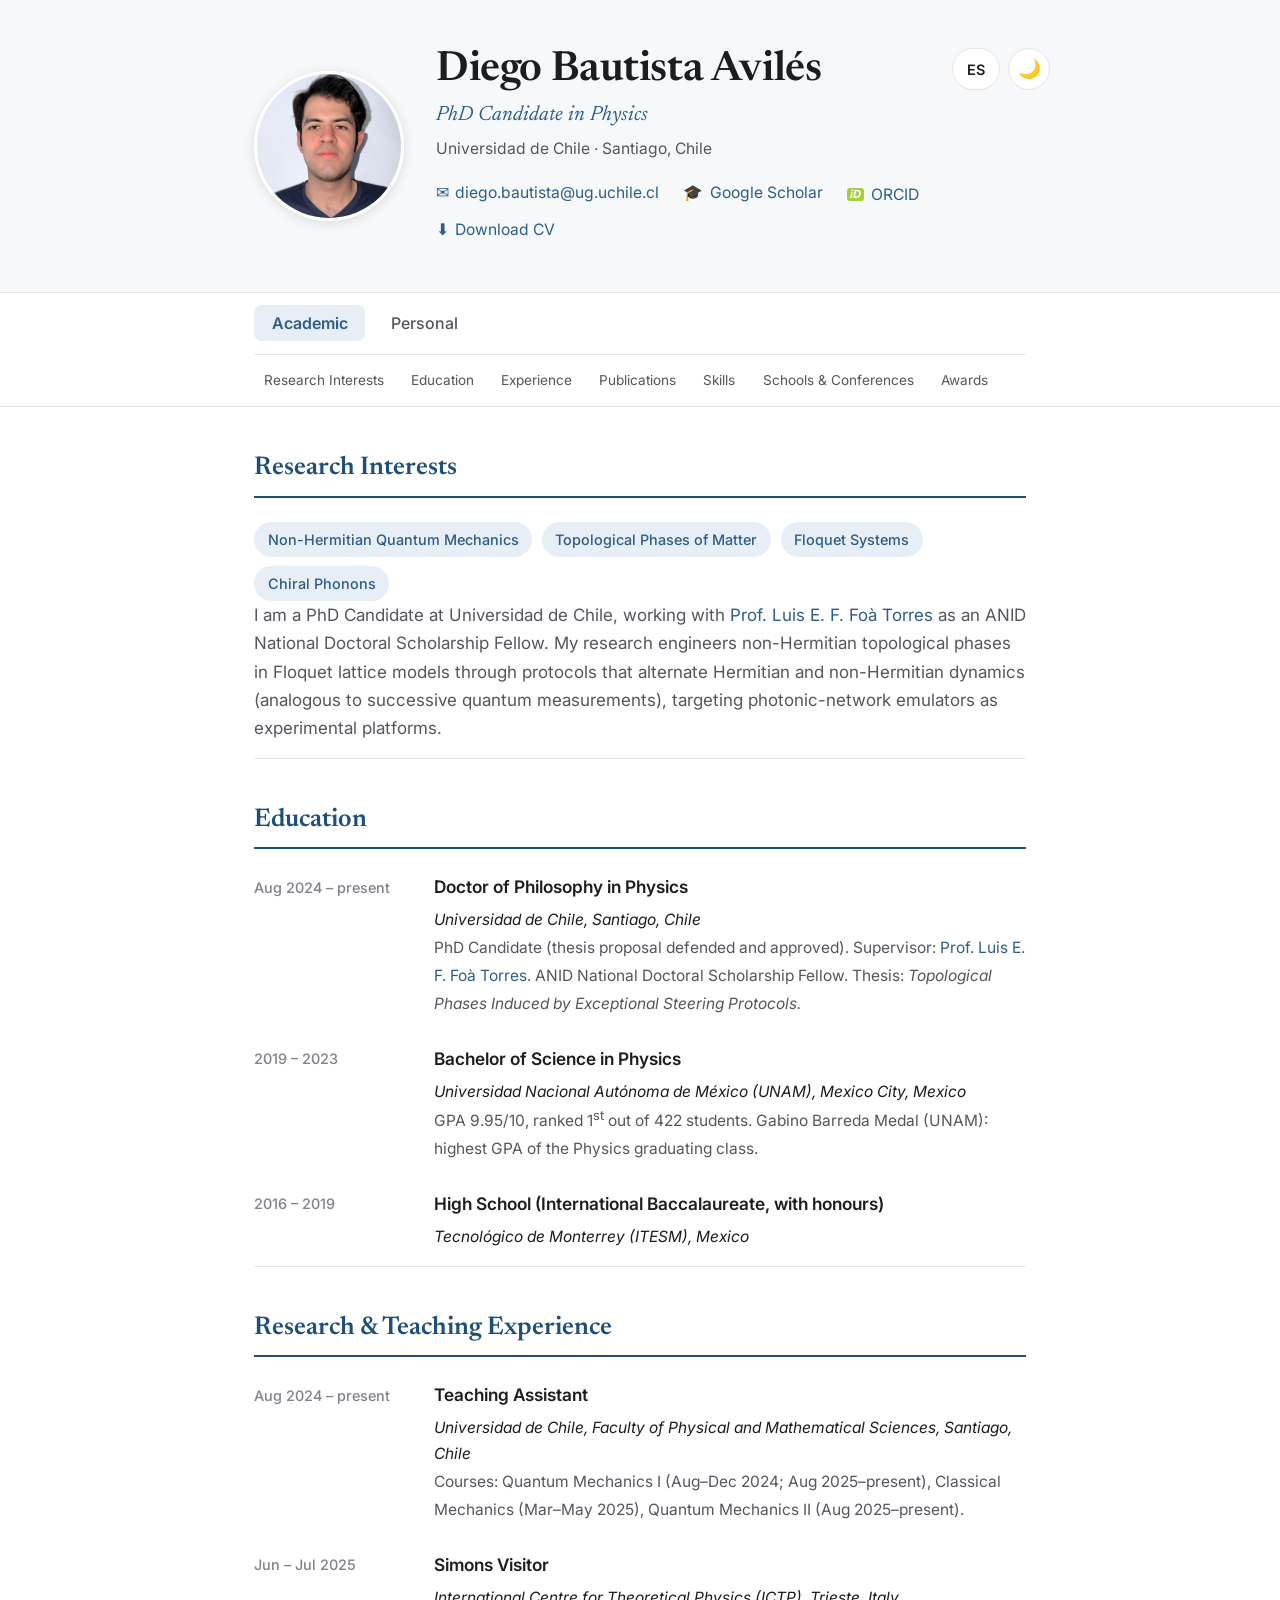
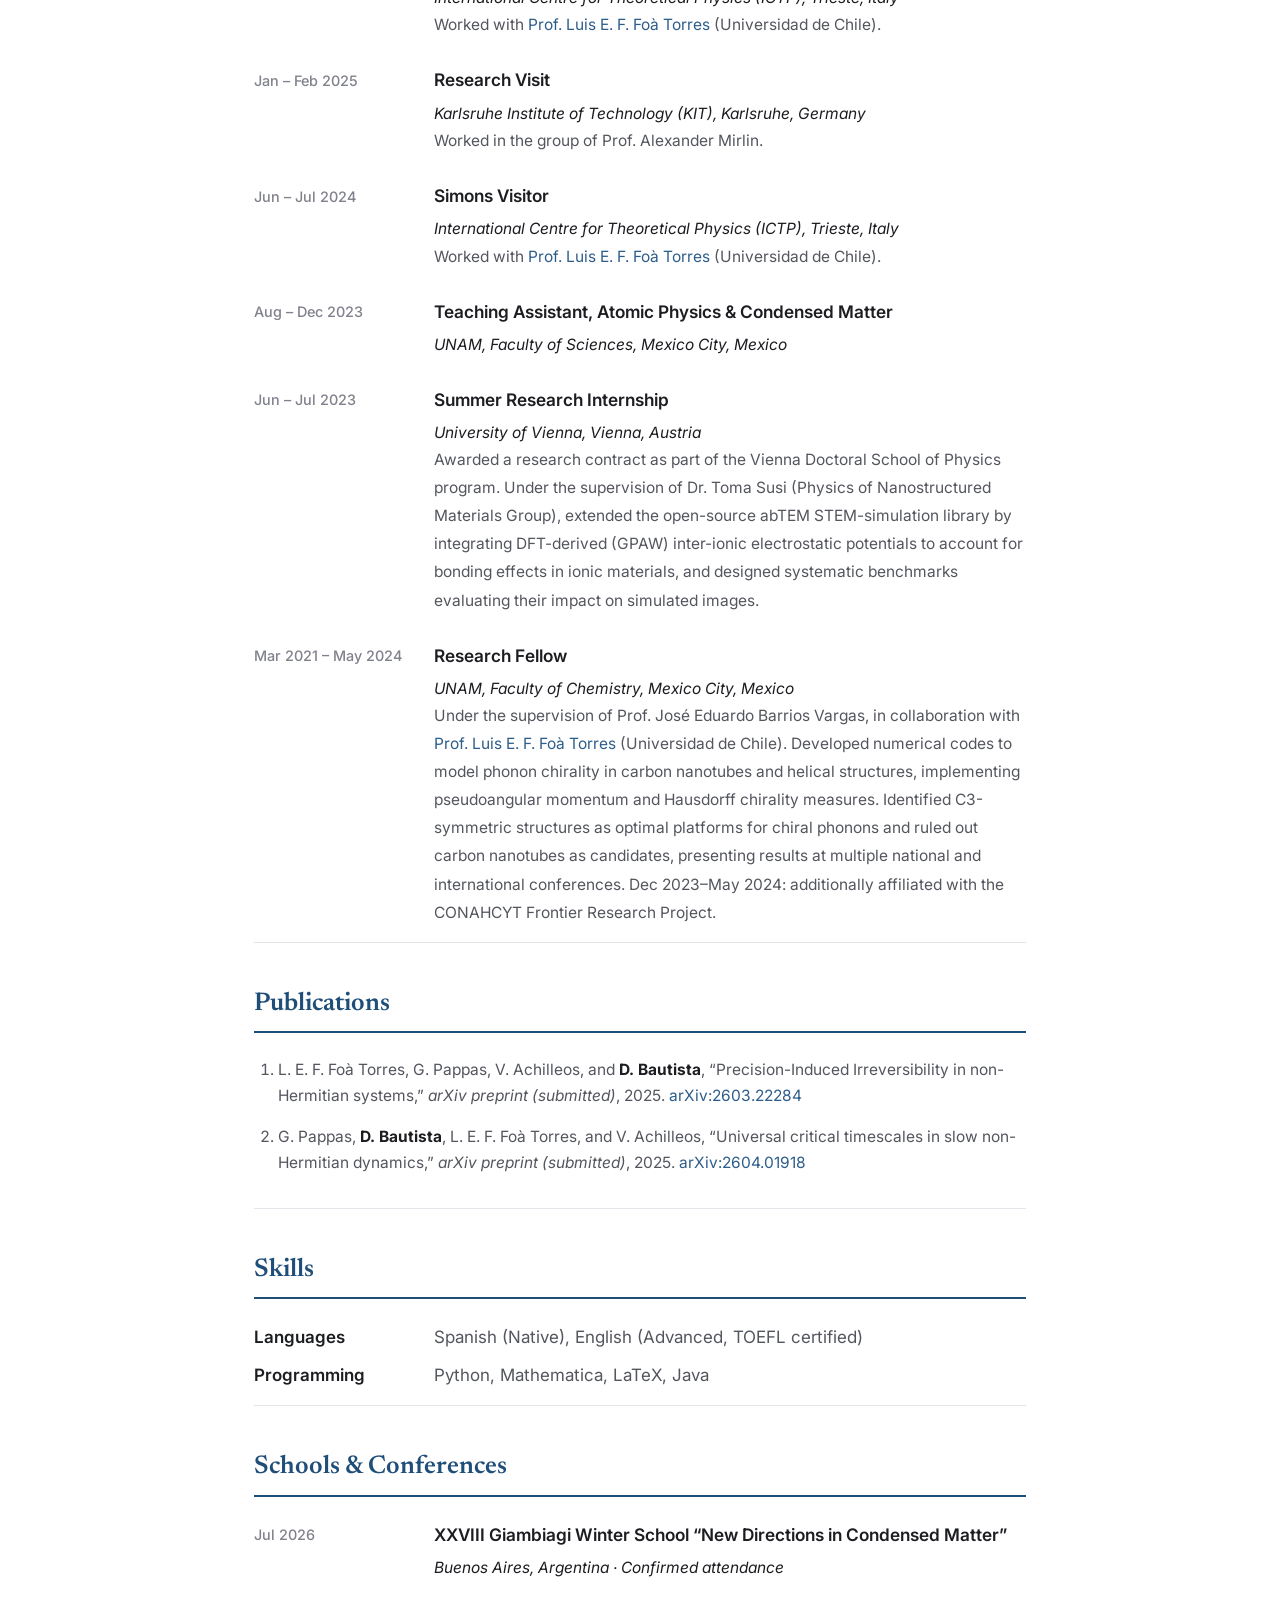
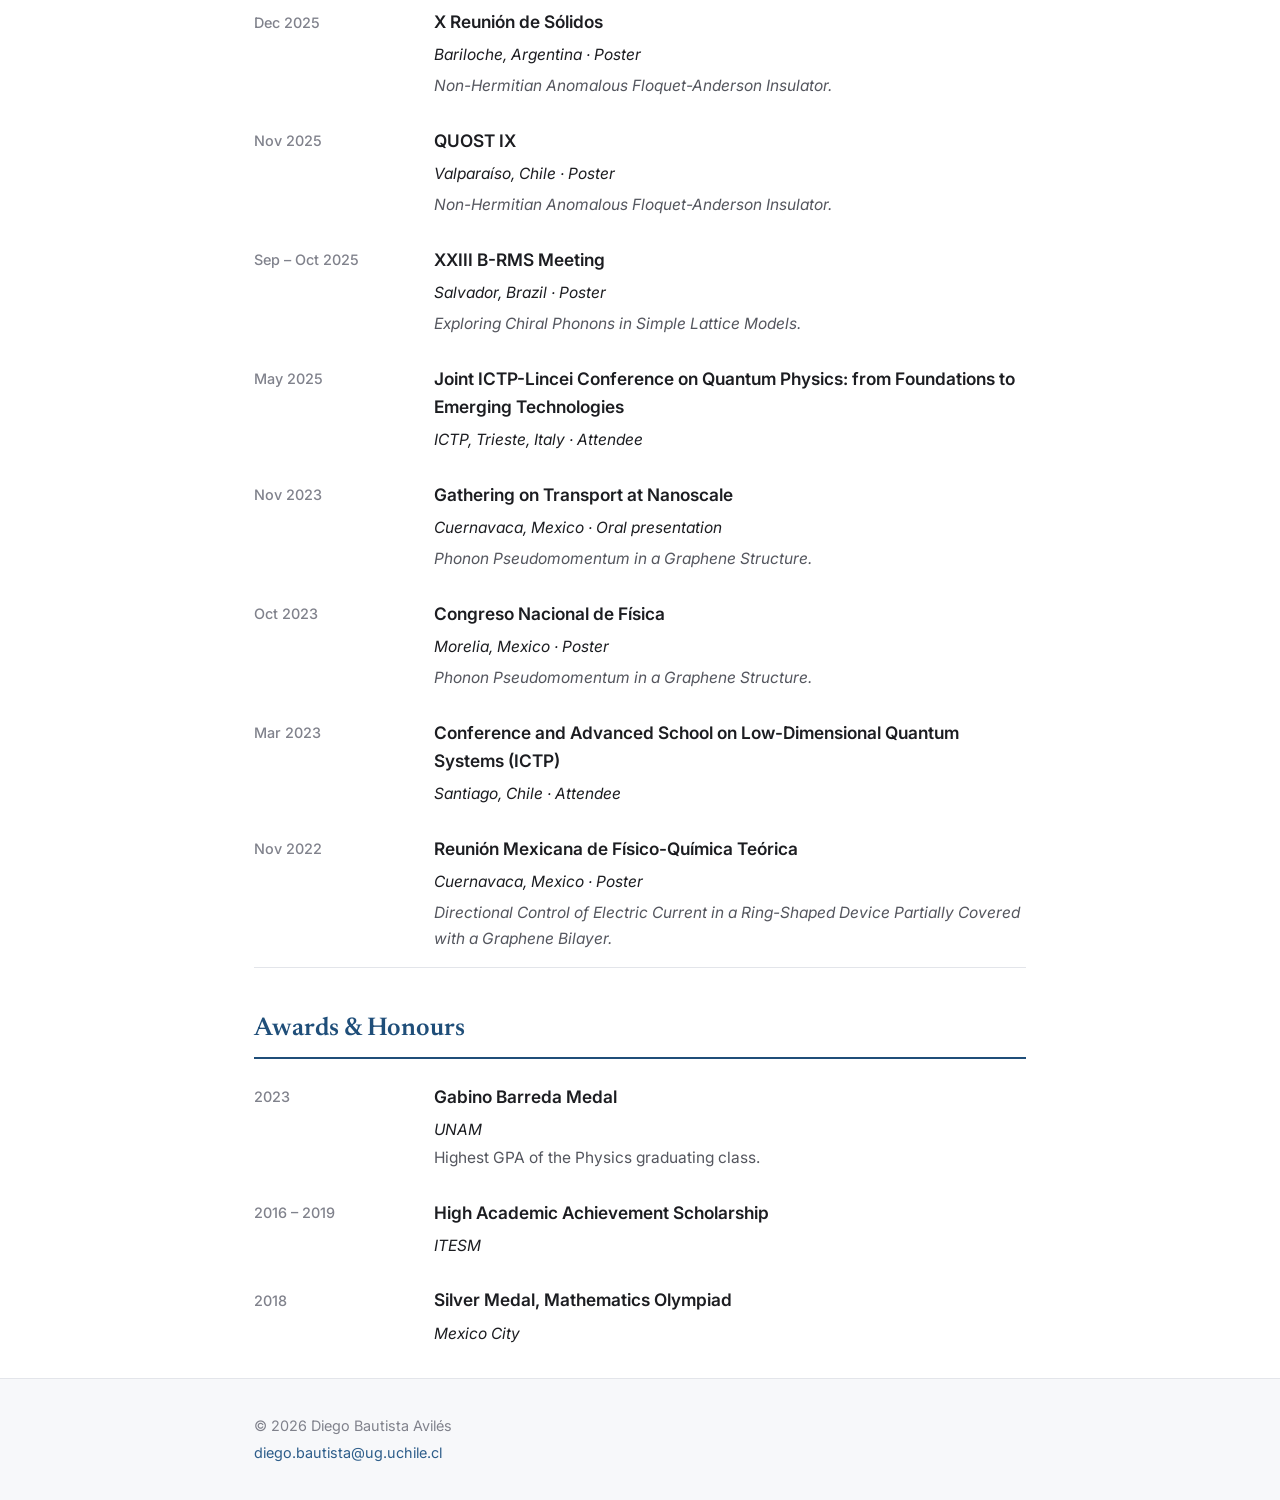
==== commit d618b364: "Update CV to latest version; rename Preprints section to Publications (EN/ES)" ====
--- a/index.html
+++ b/index.html
@@ -9,6 +9,7 @@
   <link rel="preconnect" href="https://fonts.gstatic.com" crossorigin />
   <link href="https://fonts.googleapis.com/css2?family=Newsreader:ital,opsz,wght@0,6..72,400;0,6..72,500;0,6..72,600;1,6..72,400&family=Inter:wght@400;500;600&display=swap" rel="stylesheet" />
   <link rel="stylesheet" href="css/style.css" />
+  <link rel="stylesheet" href="assets/vendor/jsvectormap/jsvectormap.min.css" />
   <!-- Set theme and language before paint to avoid a flash -->
   <script>
     (function () {
@@ -78,7 +79,7 @@
         <a href="#about"><span class="lang-en">Research Interests</span><span class="lang-es">Intereses</span></a>
         <a href="#education"><span class="lang-en">Education</span><span class="lang-es">Educación</span></a>
         <a href="#experience"><span class="lang-en">Experience</span><span class="lang-es">Experiencia</span></a>
-        <a href="#preprints">Preprints</a>
+        <a href="#preprints"><span class="lang-en">Publications</span><span class="lang-es">Publicaciones</span></a>
         <a href="#skills"><span class="lang-en">Skills</span><span class="lang-es">Habilidades</span></a>
         <a href="#conferences"><span class="lang-en">Schools &amp; Conferences</span><span class="lang-es">Escuelas y congresos</span></a>
         <a href="#awards"><span class="lang-en">Awards</span><span class="lang-es">Premios</span></a>
@@ -87,6 +88,7 @@
         <a href="#personal-about"><span class="lang-en">Beyond Physics</span><span class="lang-es">Más allá de la física</span></a>
         <a href="#writing"><span class="lang-en">Writing</span><span class="lang-es">Escritos</span></a>
         <a href="#projects"><span class="lang-en">Studies &amp; Reflections</span><span class="lang-es">Estudios y reflexiones</span></a>
+        <a href="#places"><span class="lang-en">Places</span><span class="lang-es">Lugares</span></a>
       </div>
     </div>
   </nav>
@@ -281,7 +283,7 @@
       </section>
 
       <section id="preprints" aria-labelledby="preprints-heading">
-        <h2 id="preprints-heading">Preprints</h2>
+        <h2 id="preprints-heading"><span class="lang-en">Publications</span><span class="lang-es">Publicaciones</span></h2>
         <ol class="pub-list">
           <li>
             L. E. F. Foà Torres, G. Pappas, V. Achilleos, and <strong>D. Bautista</strong>,
@@ -468,6 +470,23 @@
         </div>
       </section>
 
+      <section id="places" aria-labelledby="places-heading">
+        <h2 id="places-heading"><span class="lang-en">Places</span><span class="lang-es">Lugares</span></h2>
+        <p class="lede lang-en">
+          A map of the countries I have been lucky enough to visit, for research, for
+          conferences, and for the sheer pleasure of it. <strong>22</strong> so far.
+        </p>
+        <p class="lede lang-es">
+          Un mapa de los países que he tenido la suerte de visitar, por investigación, por
+          congresos y por el puro gusto de hacerlo. <strong>22</strong> hasta ahora.
+        </p>
+        <div id="travel-map" class="travel-map"></div>
+        <p class="places-list">
+          <span class="lang-en">Chile, Argentina, Mexico, Brazil, United States, Canada, Spain, France, United Kingdom, Italy, Switzerland, Netherlands, Austria, Slovenia, Slovakia, Czech Republic, Tunisia, Hungary, Turkey, Germany, Croatia, Montenegro.</span>
+          <span class="lang-es">Chile, Argentina, México, Brasil, Estados Unidos, Canadá, España, Francia, Reino Unido, Italia, Suiza, Países Bajos, Austria, Eslovenia, Eslovaquia, República Checa, Túnez, Hungría, Turquía, Alemania, Croacia, Montenegro.</span>
+        </p>
+      </section>
+
     </div><!-- /view-personal -->
 
   </main>
@@ -480,5 +499,12 @@
   </footer>
 
   <script src="js/main.js" defer></script>
+  <script src="assets/vendor/jsvectormap/jsvectormap.min.js" defer></script>
+  <script src="assets/vendor/jsvectormap/world.js" defer></script>
+  <script src="js/map.js" defer></script>
+
+  <!-- Privacy-friendly analytics (GoatCounter). See note in chat: register the
+       subdomain "diegobauavi" at goatcounter.com for this to start counting. -->
+  <script data-goatcounter="https://diegobauavi.goatcounter.com/count" async src="//gc.zgo.at/count.js"></script>
 </body>
 </html>
--- a/css/style.css
+++ b/css/style.css
@@ -368,6 +368,42 @@
   color: var(--text-soft);
 }
 
+/* ---------- Places: travel map ---------- */
+.travel-map {
+  width: 100%;
+  height: 460px;
+  margin: 1.5rem 0 1rem;
+  border: 1px solid var(--border);
+  border-radius: 12px;
+  background: var(--surface);
+  overflow: hidden;
+}
+.travel-map .jvm-zoom-btn {
+  background: var(--accent);
+  border-radius: 4px;
+  padding: 4px;
+  width: 22px;
+  height: 22px;
+  line-height: 14px;
+}
+.travel-map .jvm-tooltip {
+  background: var(--accent);
+  font-family: var(--sans);
+  font-size: 0.85rem;
+  border-radius: 6px;
+  padding: 0.3rem 0.55rem;
+}
+.places-list {
+  font-size: 0.92rem;
+  color: var(--text-faint);
+  line-height: 1.6;
+  margin: 0.5rem 0 0;
+}
+
+@media (max-width: 640px) {
+  .travel-map { height: 320px; }
+}
+
 /* ---------- Personal view: project cards ---------- */
 .card-grid {
   display: grid;
--- a/assets/vendor/jsvectormap/jsvectormap.min.css
+++ b/assets/vendor/jsvectormap/jsvectormap.min.css
@@ -0,0 +1 @@
+svg{-ms-touch-action:none;touch-action:none}image,text,.jvm-zoomin,.jvm-zoomout{-webkit-user-select:none;-moz-user-select:none;-ms-user-select:none;user-select:none}.jvm-container{-ms-touch-action:none;touch-action:none;position:relative;overflow:hidden;height:100%;width:100%}.jvm-tooltip{border-radius:3px;background-color:#5c5cff;font-family:sans-serif,Verdana;font-size:smaller;box-shadow:1px 2px 12px rgba(0,0,0,.2);padding:3px 5px;white-space:nowrap;position:absolute;display:none;color:#fff}.jvm-tooltip.active{display:block}.jvm-zoom-btn{border-radius:3px;background-color:#292929;padding:3px;box-sizing:border-box;position:absolute;line-height:10px;cursor:pointer;color:#fff;height:15px;width:15px;left:10px}.jvm-zoom-btn.jvm-zoomout{top:30px}.jvm-zoom-btn.jvm-zoomin{top:10px}.jvm-series-container{right:15px;position:absolute}.jvm-series-container.jvm-series-h{bottom:15px}.jvm-series-container.jvm-series-v{top:15px}.jvm-series-container .jvm-legend{background-color:#fff;border:1px solid #e5e7eb;margin-left:.75rem;border-radius:.25rem;border-color:#e5e7eb;padding:.6rem;box-shadow:0 1px 2px 0 rgba(0,0,0,.05);float:left}.jvm-series-container .jvm-legend .jvm-legend-title{line-height:1;border-bottom:1px solid #e5e7eb;padding-bottom:.5rem;margin-bottom:.575rem;text-align:left}.jvm-series-container .jvm-legend .jvm-legend-inner{overflow:hidden}.jvm-series-container .jvm-legend .jvm-legend-inner .jvm-legend-tick{overflow:hidden;min-width:40px}.jvm-series-container .jvm-legend .jvm-legend-inner .jvm-legend-tick:not(:first-child){margin-top:.575rem}.jvm-series-container .jvm-legend .jvm-legend-inner .jvm-legend-tick .jvm-legend-tick-sample{border-radius:4px;margin-right:.65rem;height:16px;width:16px;float:left}.jvm-series-container .jvm-legend .jvm-legend-inner .jvm-legend-tick .jvm-legend-tick-text{font-size:12px;text-align:center;float:left}.jvm-line[animation=true]{-webkit-animation:jvm-line-animation 10s linear forwards infinite;animation:jvm-line-animation 10s linear forwards infinite}@-webkit-keyframes jvm-line-animation{from{stroke-dashoffset:250}}@keyframes jvm-line-animation{from{stroke-dashoffset:250}}
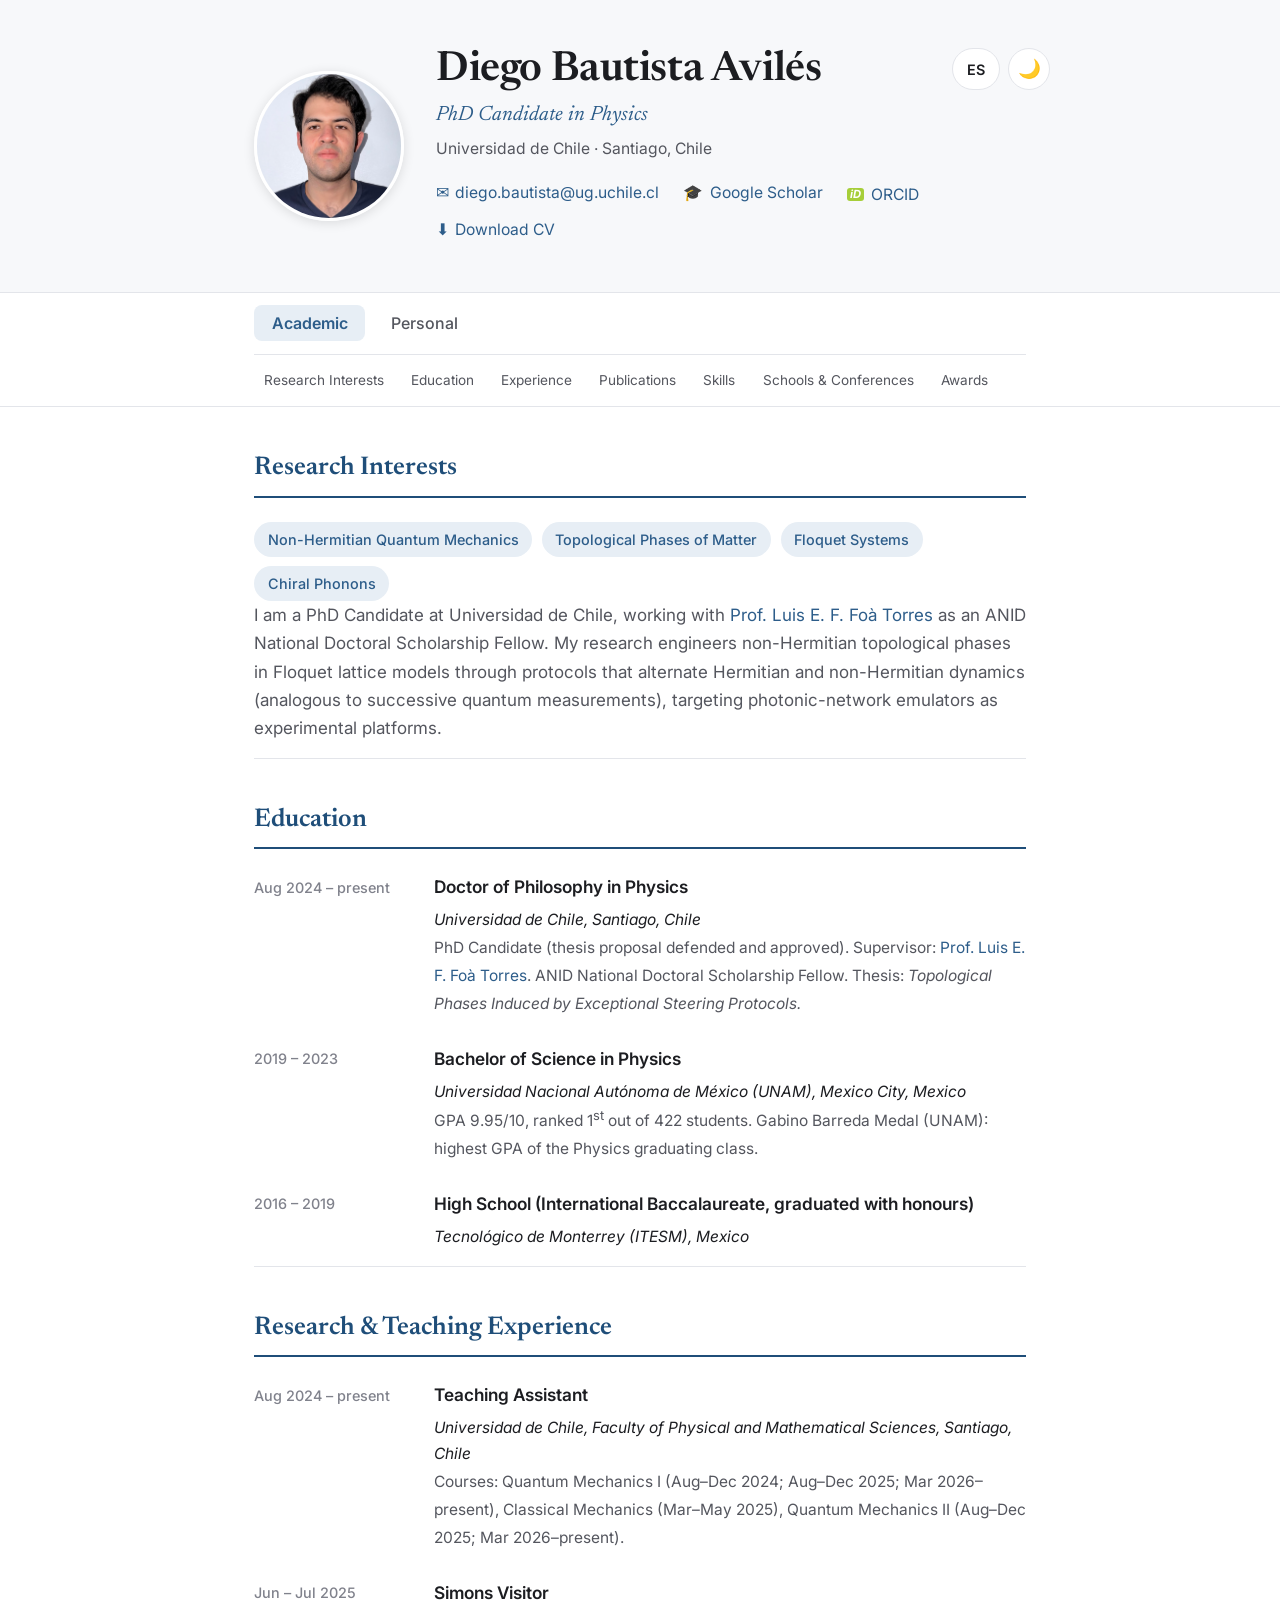
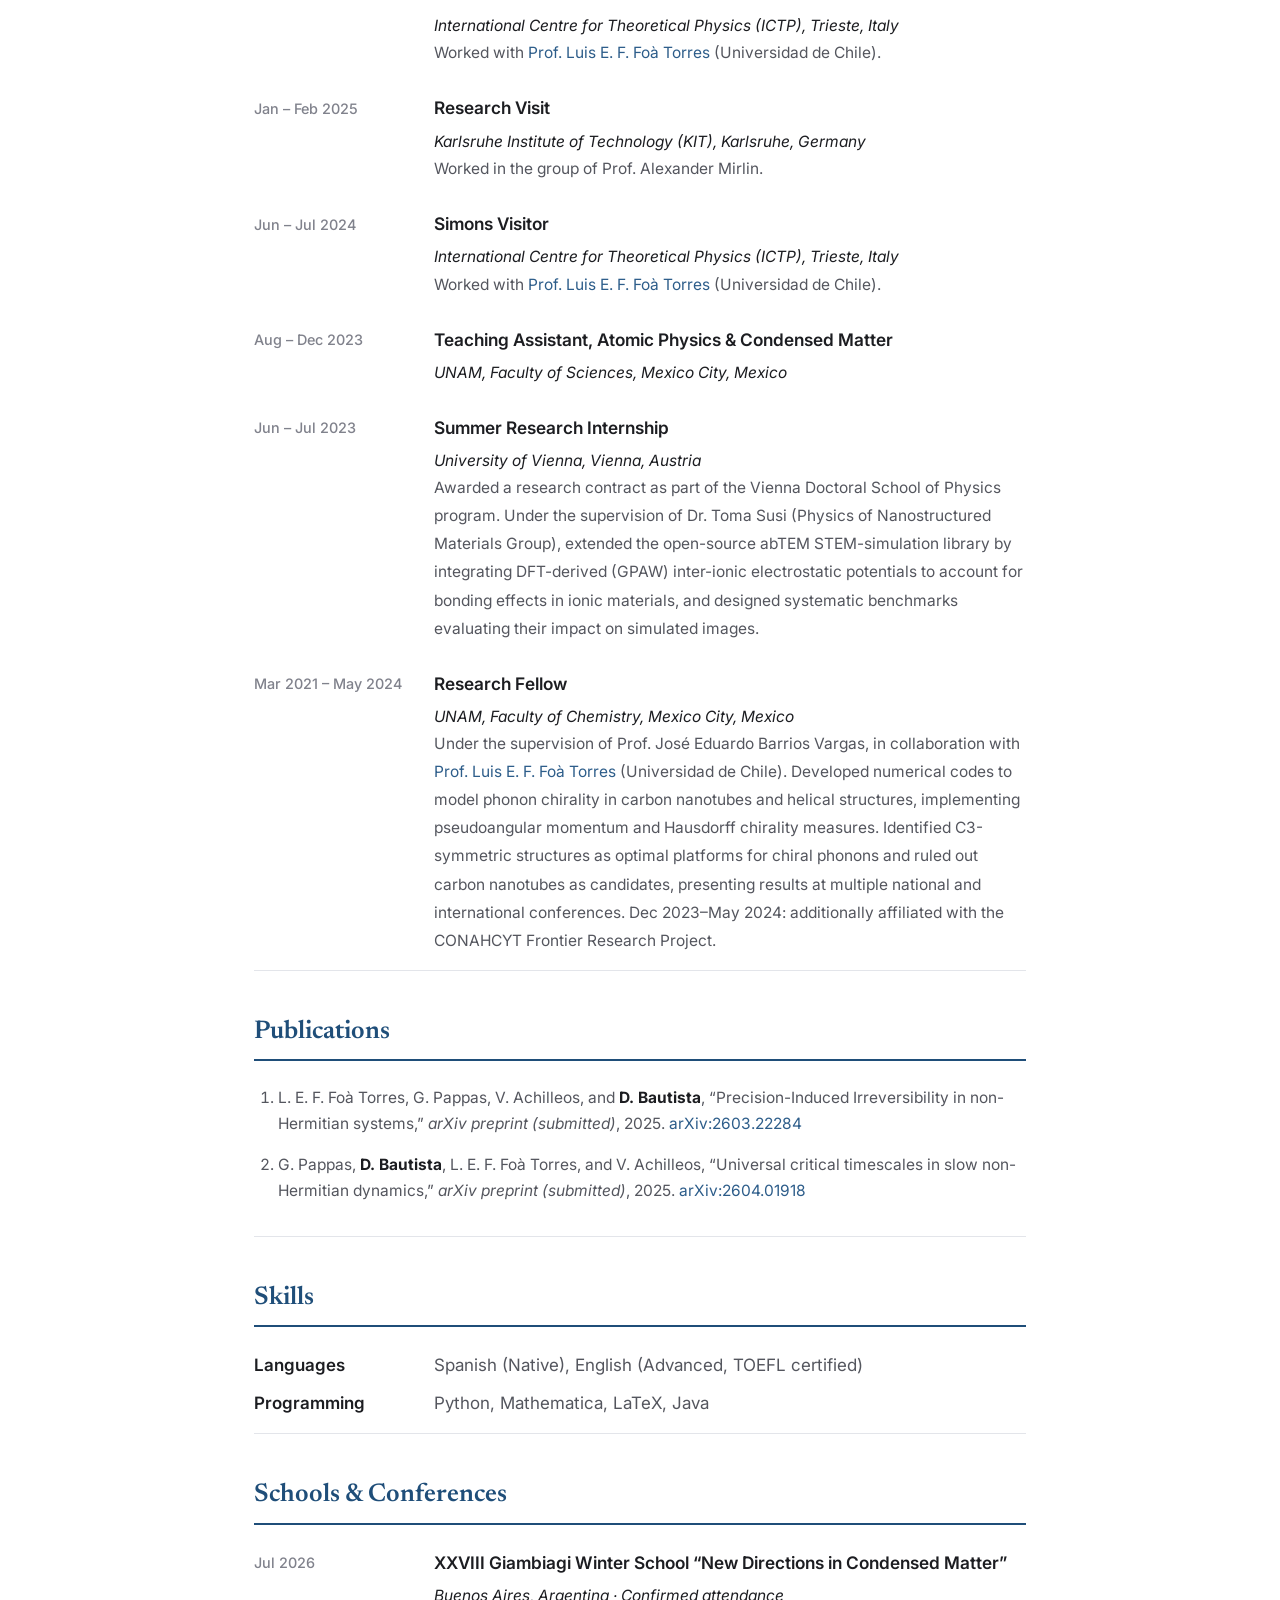
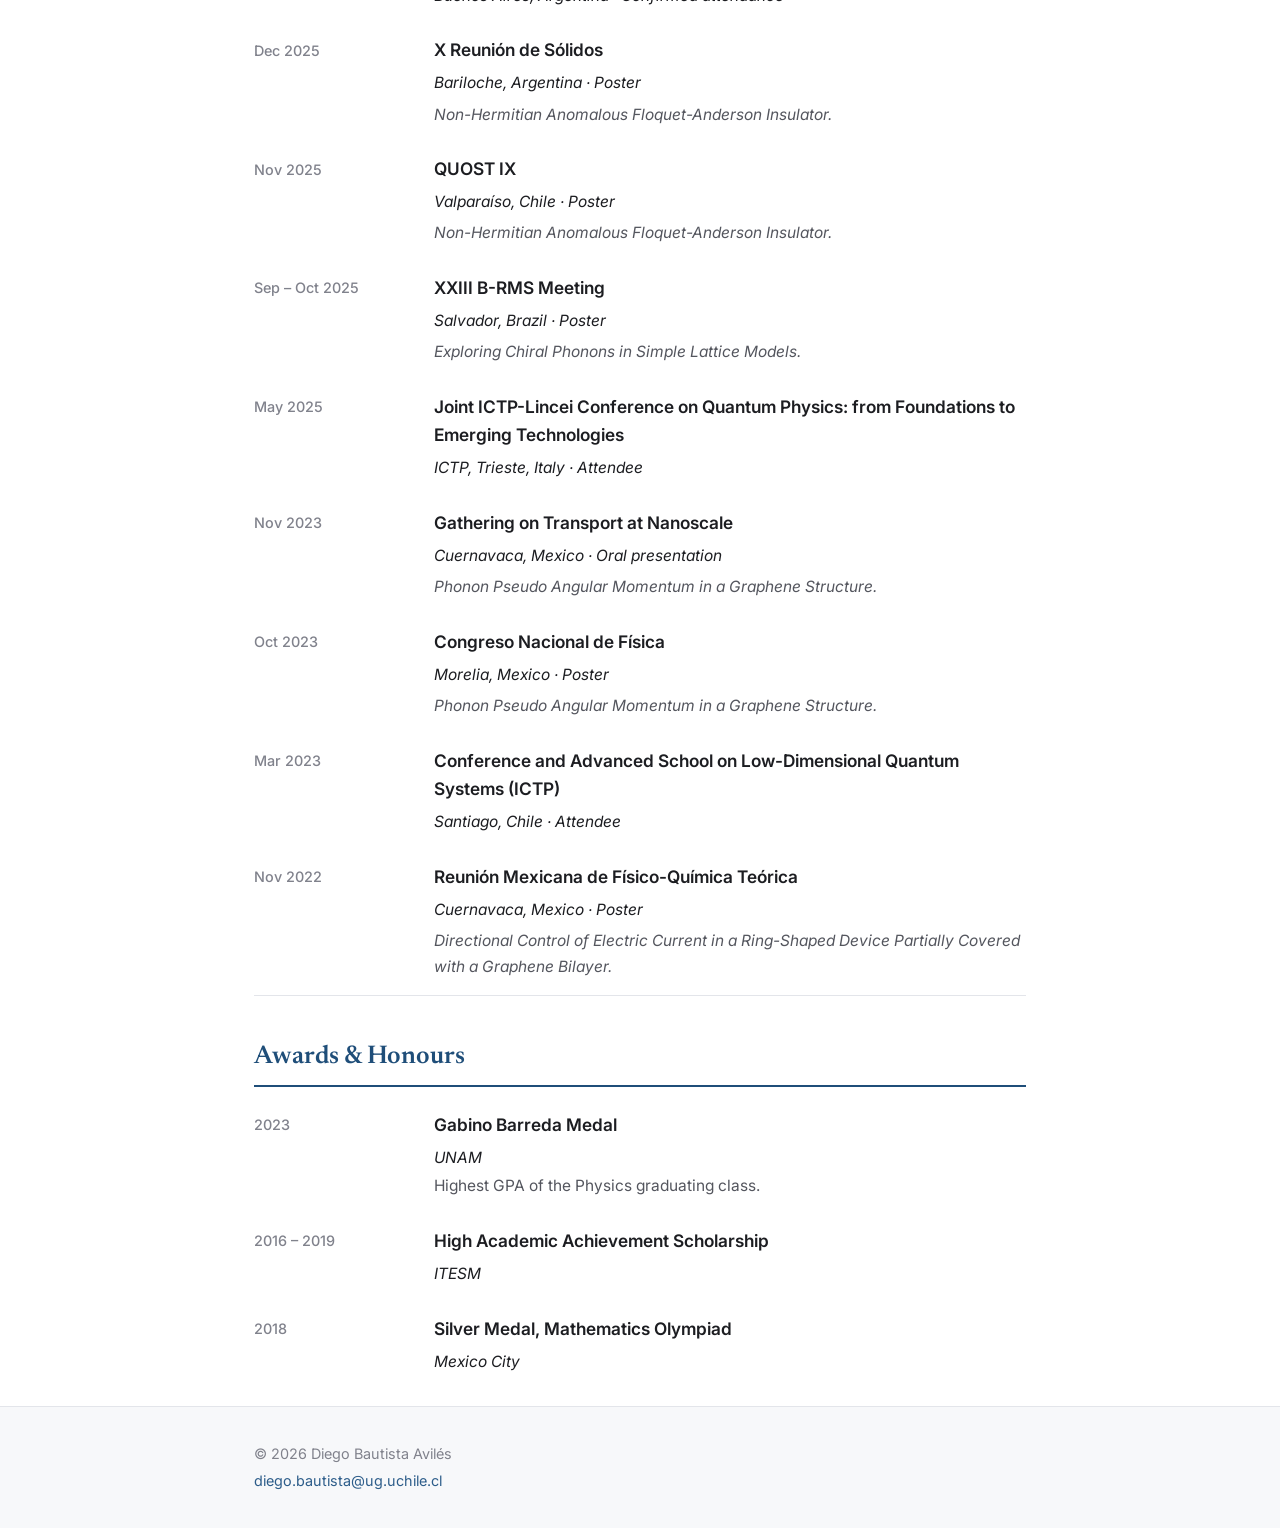
==== commit 54d04e23: "Sync page content with updated CV: poster title, TA course dates, IB honours wording" ====
--- a/index.html
+++ b/index.html
@@ -166,7 +166,7 @@
         <article class="entry">
           <div class="entry-meta">2016 – 2019</div>
           <div class="entry-body">
-            <h3><span class="lang-en">High School (International Baccalaureate, with honours)</span><span class="lang-es">Preparatoria (Bachillerato Internacional, con honores)</span></h3>
+            <h3><span class="lang-en">High School (International Baccalaureate, graduated with honours)</span><span class="lang-es">Preparatoria (Bachillerato Internacional, graduado con honores)</span></h3>
             <p class="entry-org"><span class="lang-en">Tecnológico de Monterrey (ITESM), Mexico</span><span class="lang-es">Tecnológico de Monterrey (ITESM), México</span></p>
           </div>
         </article>
@@ -181,12 +181,12 @@
             <h3><span class="lang-en">Teaching Assistant</span><span class="lang-es">Ayudante de docencia</span></h3>
             <p class="entry-org"><span class="lang-en">Universidad de Chile, Faculty of Physical and Mathematical Sciences, Santiago, Chile</span><span class="lang-es">Universidad de Chile, Facultad de Ciencias Físicas y Matemáticas, Santiago, Chile</span></p>
             <p class="lang-en">
-              Courses: Quantum Mechanics I (Aug–Dec 2024; Aug 2025–present), Classical Mechanics
-              (Mar–May 2025), Quantum Mechanics II (Aug 2025–present).
+              Courses: Quantum Mechanics I (Aug–Dec 2024; Aug–Dec 2025; Mar 2026–present),
+              Classical Mechanics (Mar–May 2025), Quantum Mechanics II (Aug–Dec 2025; Mar 2026–present).
             </p>
             <p class="lang-es">
-              Cursos: Mecánica Cuántica I (Ago–Dic 2024; Ago 2025–presente), Mecánica Clásica
-              (Mar–May 2025), Mecánica Cuántica II (Ago 2025–presente).
+              Cursos: Mecánica Cuántica I (Ago–Dic 2024; Ago–Dic 2025; Mar 2026–presente),
+              Mecánica Clásica (Mar–May 2025), Mecánica Cuántica II (Ago–Dic 2025; Mar 2026–presente).
             </p>
           </div>
         </article>
@@ -361,7 +361,7 @@
           <div class="entry-body">
             <h3><a href="http://www.cicc.unam.mx/activities/2023/TN/index.html" target="_blank" rel="noopener">Gathering on Transport at Nanoscale</a></h3>
             <p class="entry-org">Cuernavaca, <span class="lang-en">Mexico</span><span class="lang-es">México</span> · <span class="lang-en">Oral presentation</span><span class="lang-es">Presentación oral</span></p>
-            <p><em>Phonon Pseudomomentum in a Graphene Structure.</em></p>
+            <p><em>Phonon Pseudo Angular Momentum in a Graphene Structure.</em></p>
           </div>
         </article>
 
@@ -370,7 +370,7 @@
           <div class="entry-body">
             <h3><a href="https://smf.mx/programas/congreso-nacional-de-fisica/lxvi/" target="_blank" rel="noopener">Congreso Nacional de Física</a></h3>
             <p class="entry-org">Morelia, <span class="lang-en">Mexico</span><span class="lang-es">México</span> · <span class="lang-en">Poster</span><span class="lang-es">Póster</span></p>
-            <p><em>Phonon Pseudomomentum in a Graphene Structure.</em></p>
+            <p><em>Phonon Pseudo Angular Momentum in a Graphene Structure.</em></p>
           </div>
         </article>
 
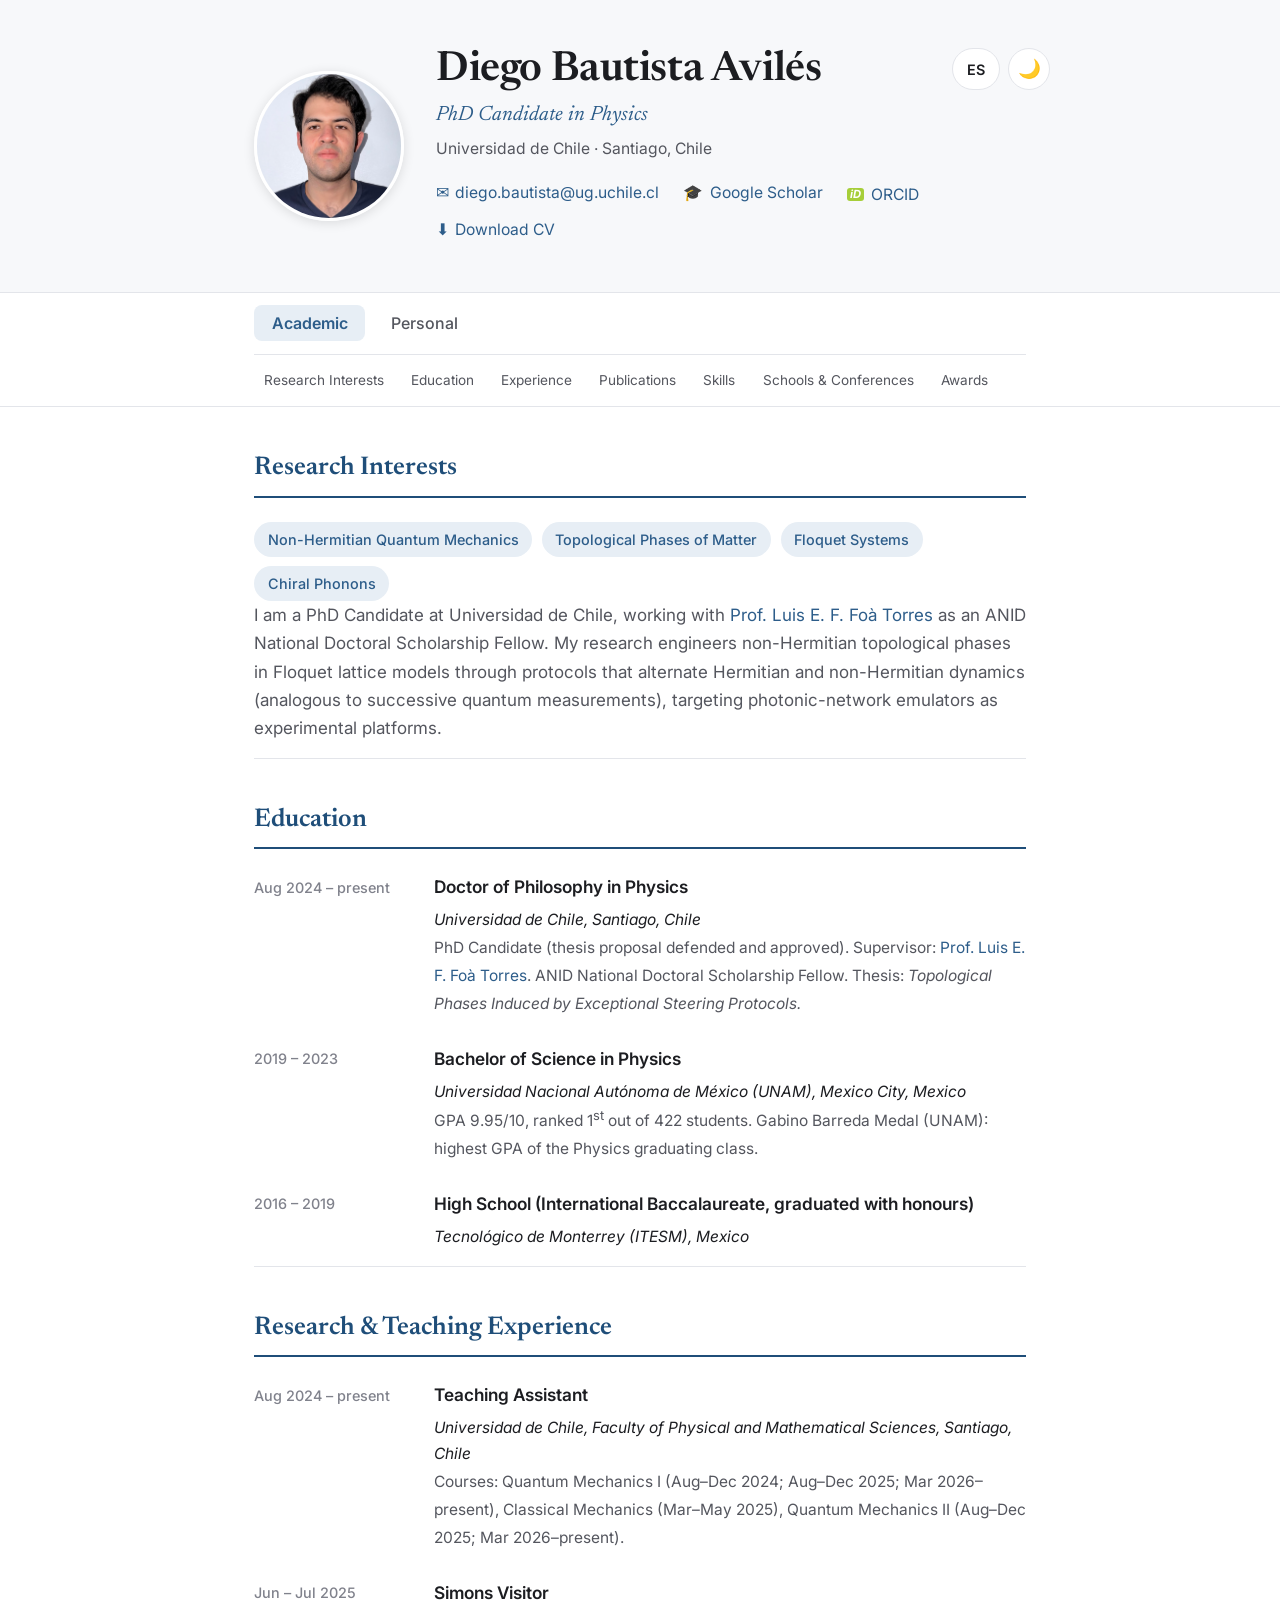
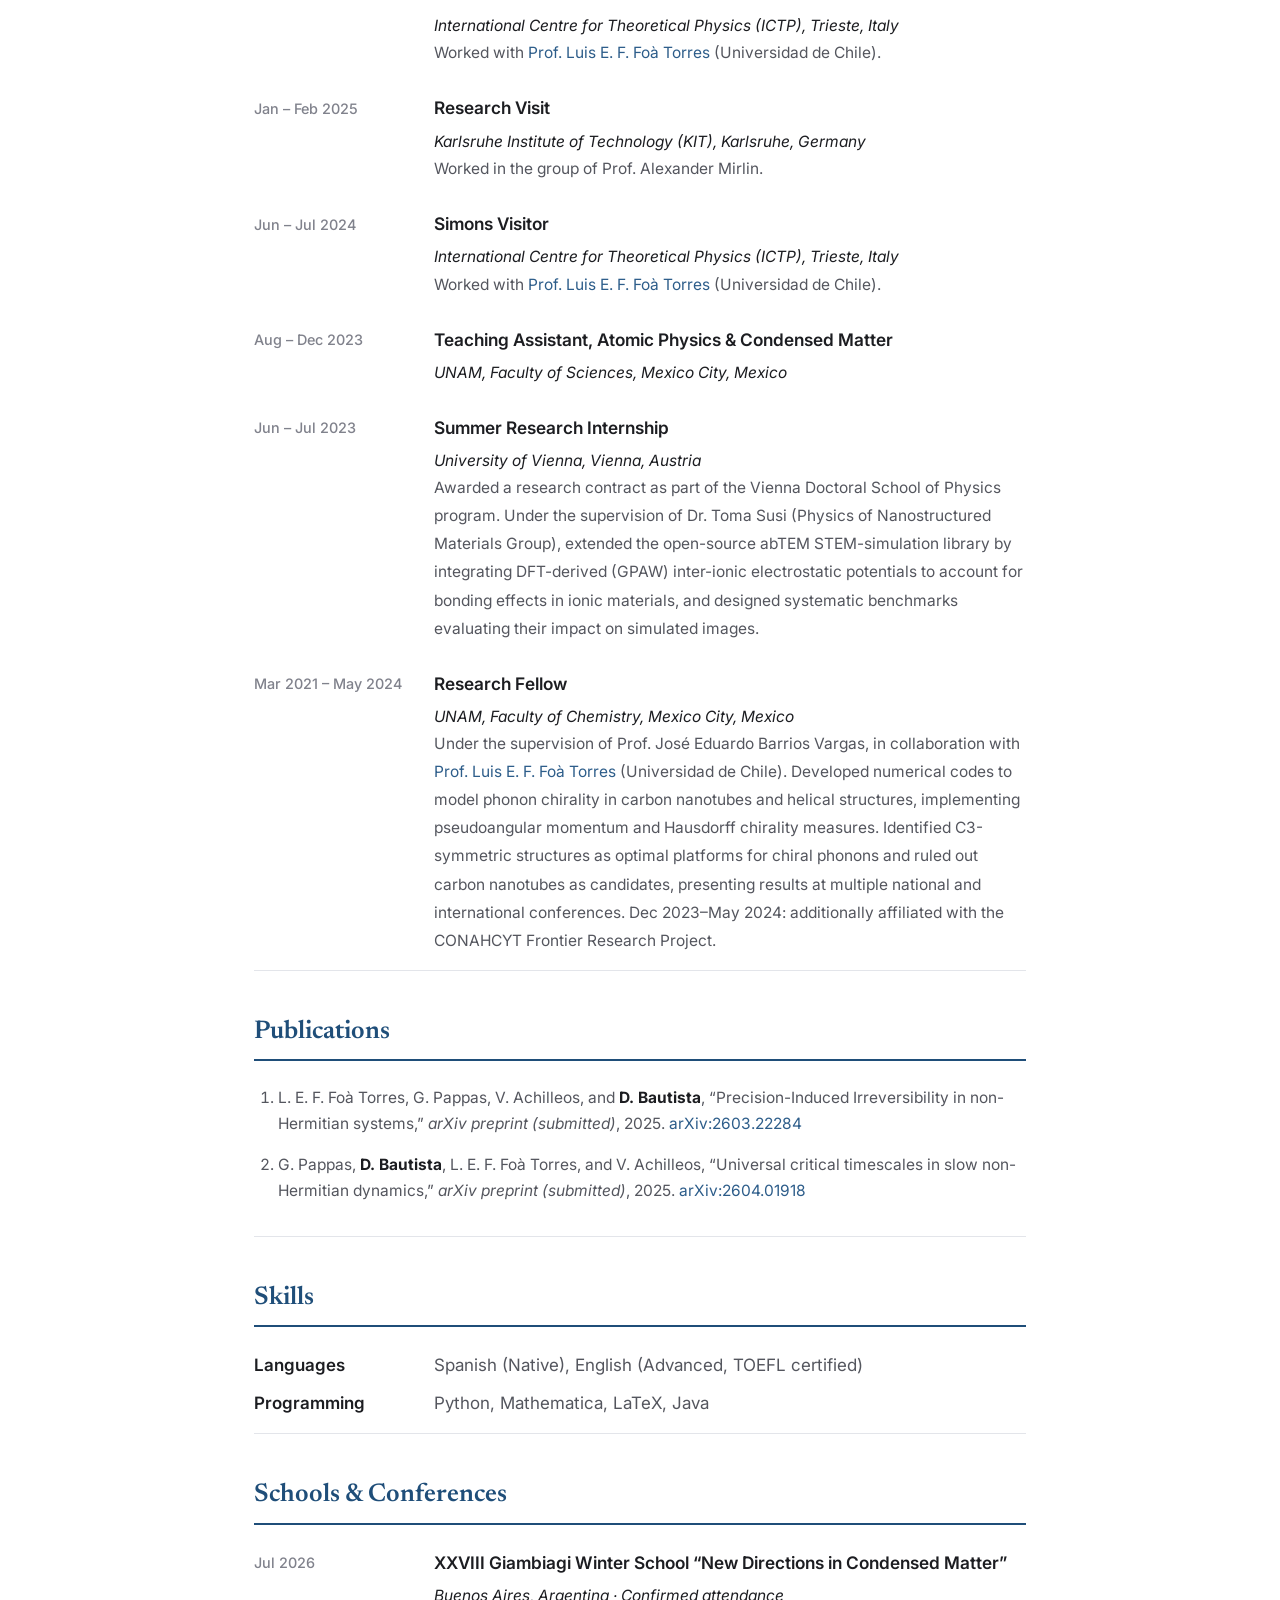
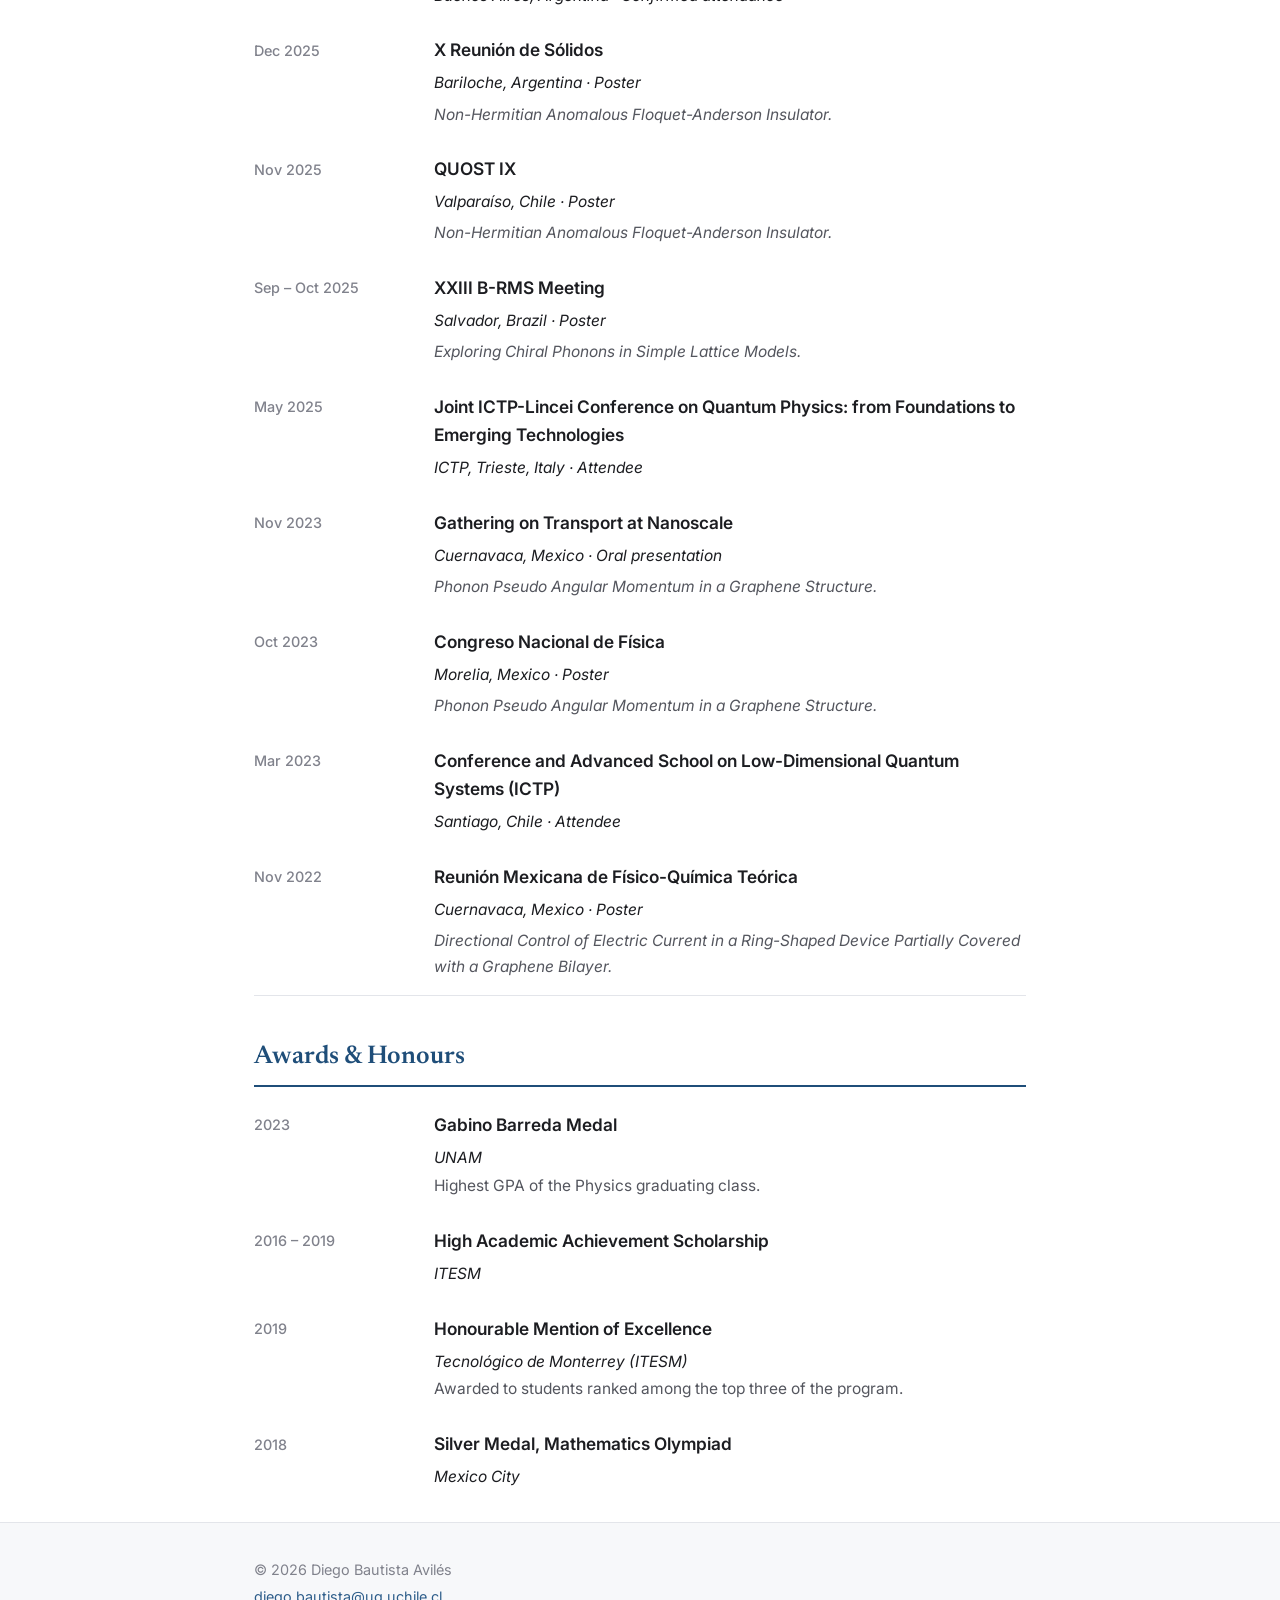
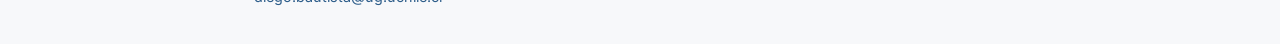
==== commit fcc30282: "Add ITESM Honourable Mention of Excellence to Awards (EN/ES)" ====
--- a/index.html
+++ b/index.html
@@ -414,6 +414,16 @@
         </article>
 
         <article class="entry">
+          <div class="entry-meta">2019</div>
+          <div class="entry-body">
+            <h3><span class="lang-en">Honourable Mention of Excellence</span><span class="lang-es">Mención honorífica de excelencia</span></h3>
+            <p class="entry-org">Tecnológico de Monterrey (ITESM)</p>
+            <p class="lang-en">Awarded to students ranked among the top three of the program.</p>
+            <p class="lang-es">Otorgada a quienes se ubican entre los tres mejores estudiantes del programa.</p>
+          </div>
+        </article>
+
+        <article class="entry">
           <div class="entry-meta">2018</div>
           <div class="entry-body">
             <h3><span class="lang-en">Silver Medal, Mathematics Olympiad</span><span class="lang-es">Medalla de plata, Olimpiada de Matemáticas</span></h3>
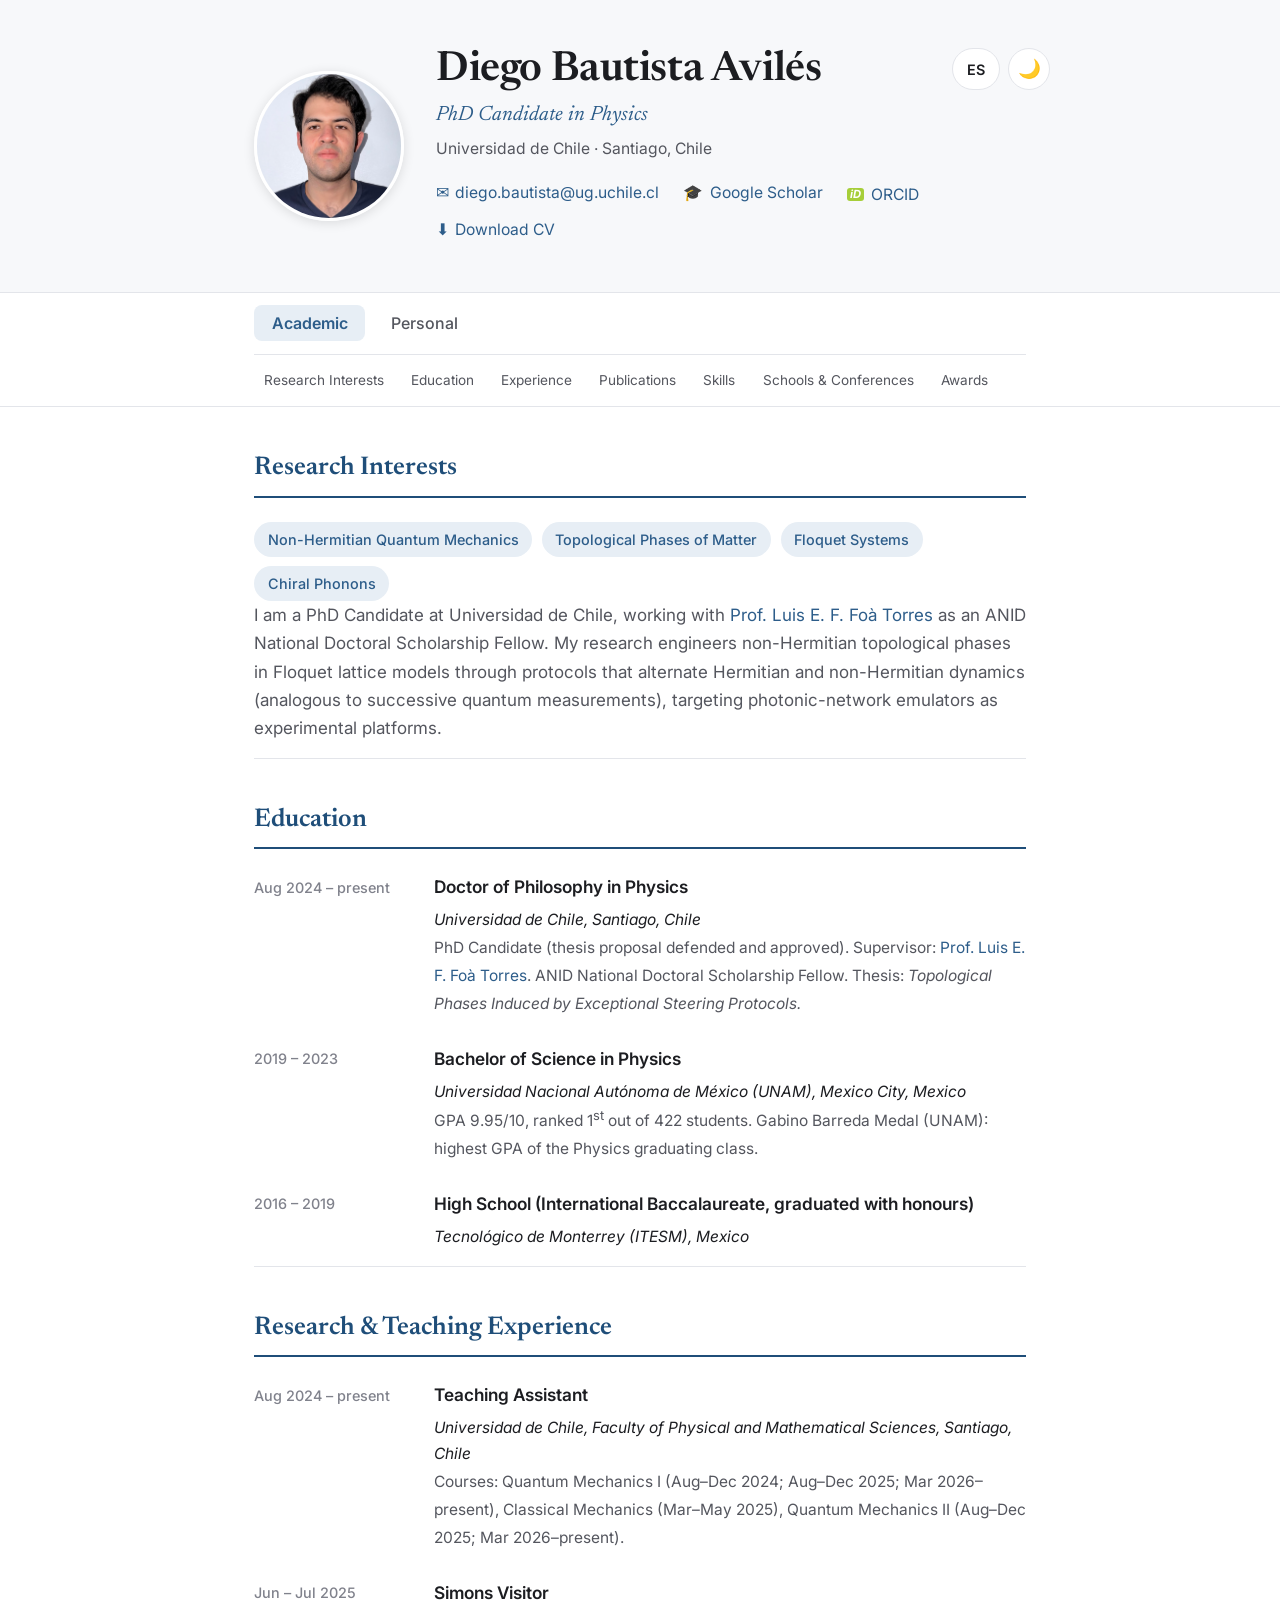
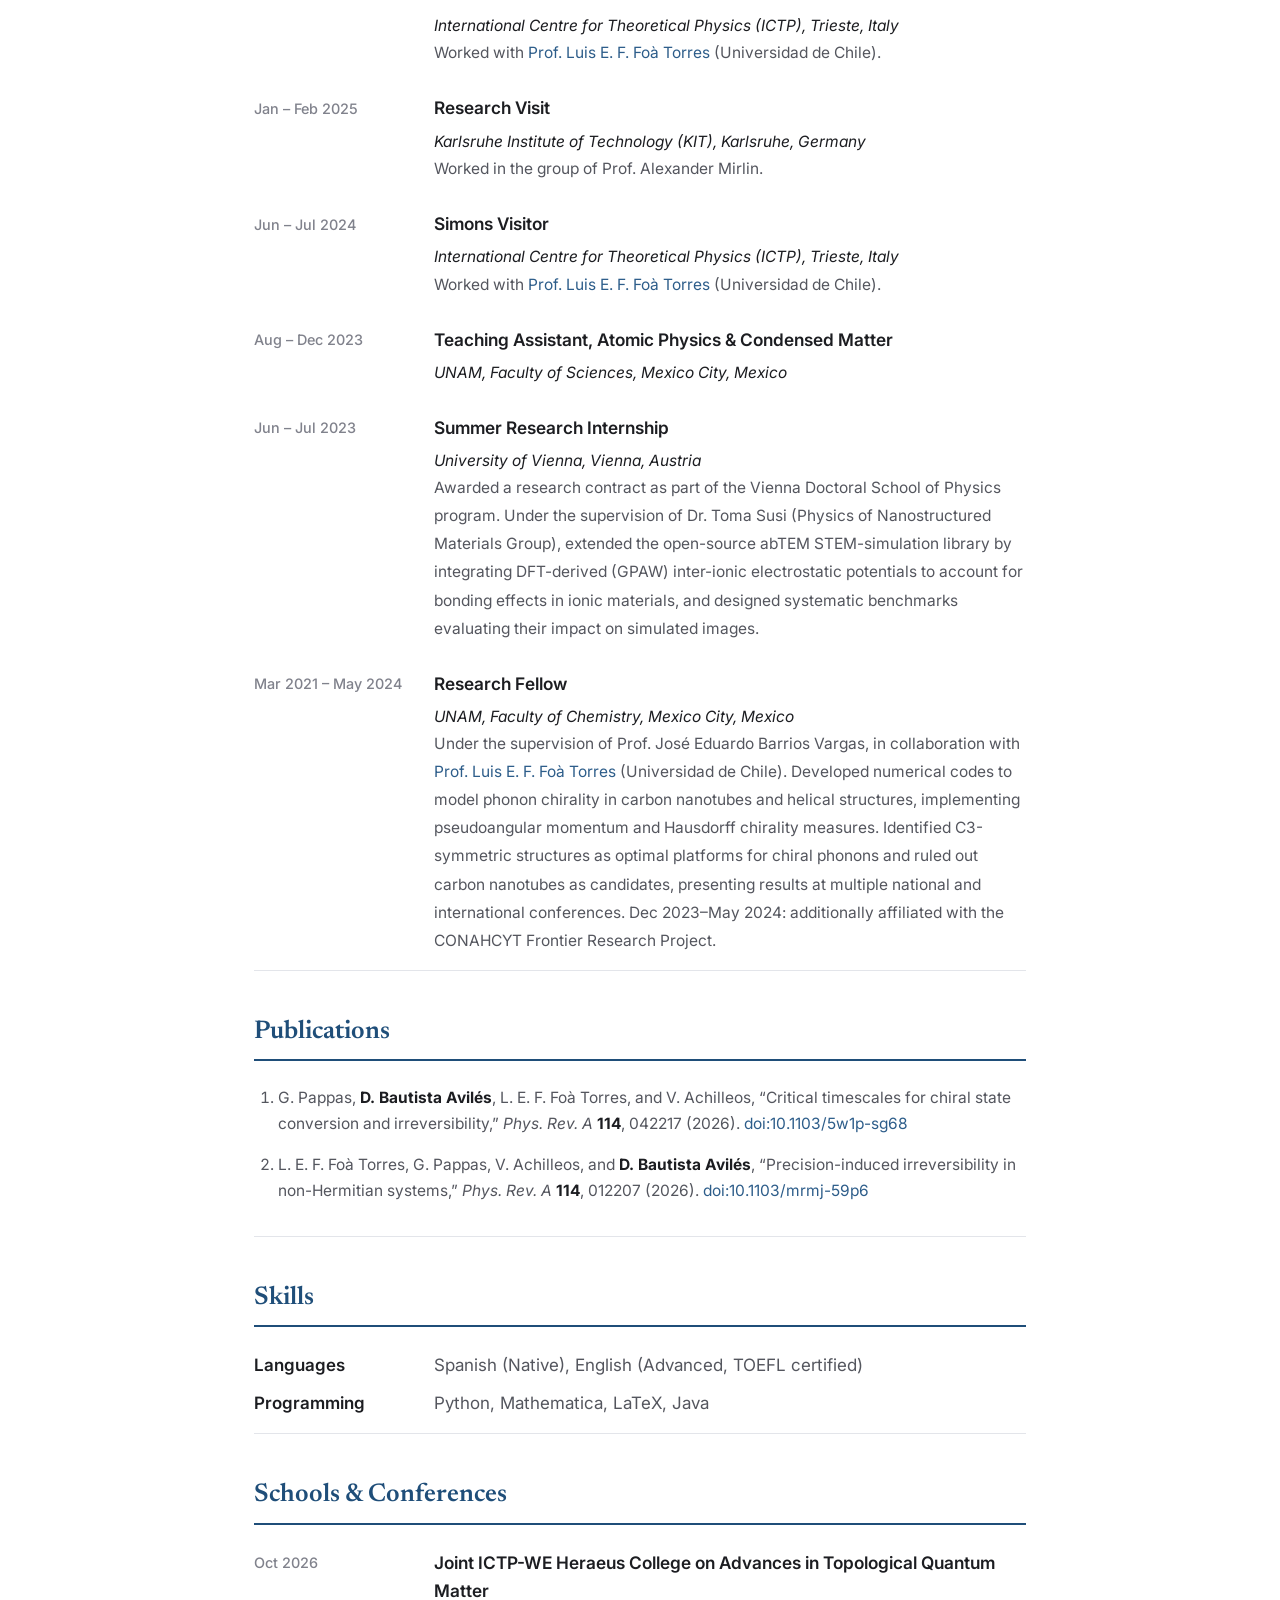
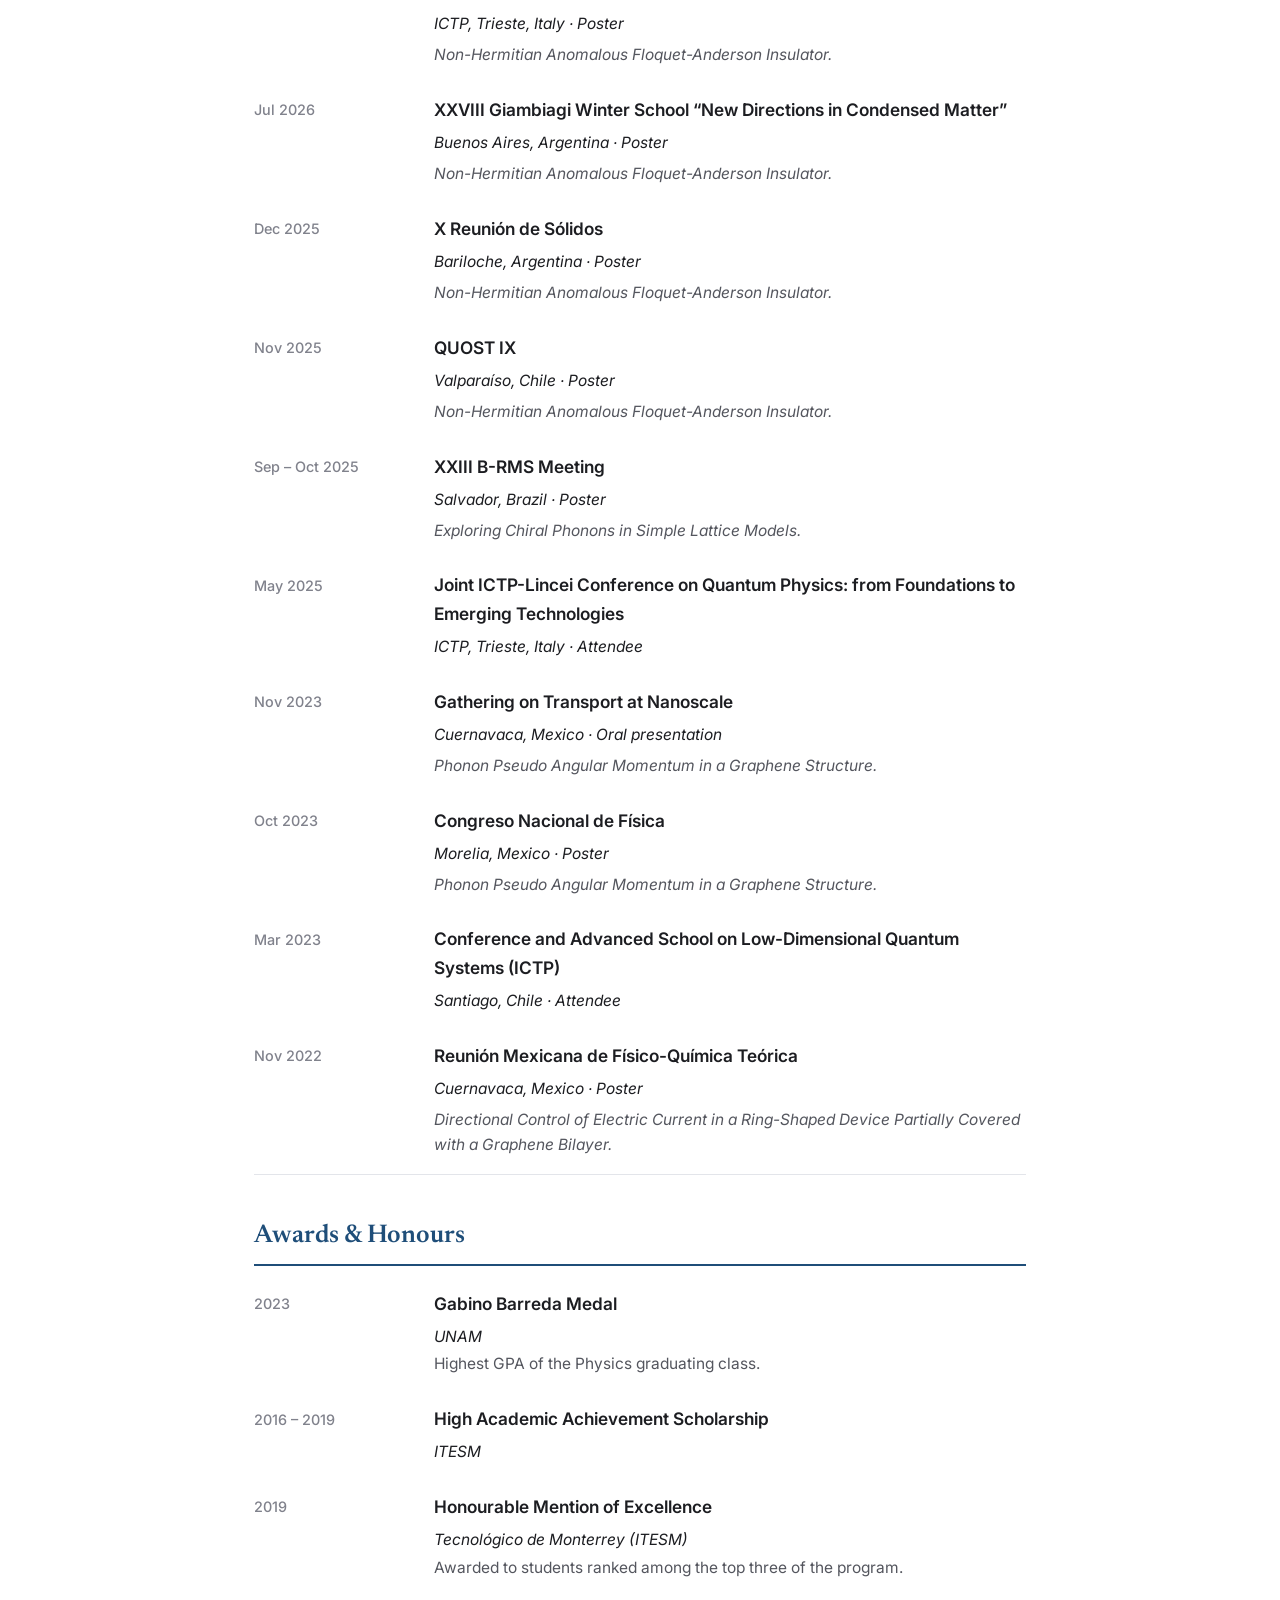
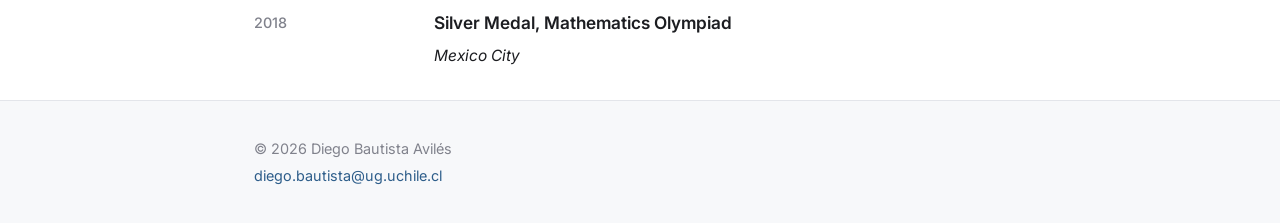
==== commit 4160bb20: "Publish PRA papers, add Trieste college poster, start books project - Publications: both papers now " ====
--- a/index.html
+++ b/index.html
@@ -89,6 +89,7 @@
         <a href="#writing"><span class="lang-en">Writing</span><span class="lang-es">Escritos</span></a>
         <a href="#projects"><span class="lang-en">Studies &amp; Reflections</span><span class="lang-es">Estudios y reflexiones</span></a>
         <a href="#places"><span class="lang-en">Places</span><span class="lang-es">Lugares</span></a>
+        <a href="#books"><span class="lang-en">Books</span><span class="lang-es">Libros</span></a>
       </div>
     </div>
   </nav>
@@ -286,16 +287,16 @@
         <h2 id="preprints-heading"><span class="lang-en">Publications</span><span class="lang-es">Publicaciones</span></h2>
         <ol class="pub-list">
           <li>
-            L. E. F. Foà Torres, G. Pappas, V. Achilleos, and <strong>D. Bautista</strong>,
-            &ldquo;Precision-Induced Irreversibility in non-Hermitian systems,&rdquo;
-            <em>arXiv preprint (submitted)</em>, 2025.
-            <a href="https://arxiv.org/abs/2603.22284" target="_blank" rel="noopener">arXiv:2603.22284</a>
+            G. Pappas, <strong>D. Bautista Avilés</strong>, L. E. F. Foà Torres, and V. Achilleos,
+            &ldquo;Critical timescales for chiral state conversion and irreversibility,&rdquo;
+            <em>Phys. Rev. A</em> <strong>114</strong>, 042217 (2026).
+            <a href="https://doi.org/10.1103/5w1p-sg68" target="_blank" rel="noopener">doi:10.1103/5w1p-sg68</a>
           </li>
           <li>
-            G. Pappas, <strong>D. Bautista</strong>, L. E. F. Foà Torres, and V. Achilleos,
-            &ldquo;Universal critical timescales in slow non-Hermitian dynamics,&rdquo;
-            <em>arXiv preprint (submitted)</em>, 2025.
-            <a href="https://arxiv.org/abs/2604.01918" target="_blank" rel="noopener">arXiv:2604.01918</a>
+            L. E. F. Foà Torres, G. Pappas, V. Achilleos, and <strong>D. Bautista Avilés</strong>,
+            &ldquo;Precision-induced irreversibility in non-Hermitian systems,&rdquo;
+            <em>Phys. Rev. A</em> <strong>114</strong>, 012207 (2026).
+            <a href="https://doi.org/10.1103/mrmj-59p6" target="_blank" rel="noopener">doi:10.1103/mrmj-59p6</a>
           </li>
         </ol>
       </section>
@@ -314,10 +315,20 @@
         <h2 id="conferences-heading"><span class="lang-en">Schools &amp; Conferences</span><span class="lang-es">Escuelas y congresos</span></h2>
 
         <article class="entry">
+          <div class="entry-meta">Oct 2026</div>
+          <div class="entry-body">
+            <h3><a href="https://indico.ictp.it/event/11168/overview" target="_blank" rel="noopener">Joint ICTP-WE Heraeus College on Advances in Topological Quantum Matter</a></h3>
+            <p class="entry-org">ICTP, Trieste, <span class="lang-en">Italy</span><span class="lang-es">Italia</span> · <span class="lang-en">Poster</span><span class="lang-es">Póster</span></p>
+            <p><em>Non-Hermitian Anomalous Floquet-Anderson Insulator.</em></p>
+          </div>
+        </article>
+
+        <article class="entry">
           <div class="entry-meta">Jul 2026</div>
           <div class="entry-body">
             <h3><a href="https://giambiagi2026.df.uba.ar" target="_blank" rel="noopener">XXVIII Giambiagi Winter School &ldquo;New Directions in Condensed Matter&rdquo;</a></h3>
-            <p class="entry-org">Buenos Aires, Argentina · <span class="lang-en">Confirmed attendance</span><span class="lang-es">Asistencia confirmada</span></p>
+            <p class="entry-org">Buenos Aires, Argentina · <span class="lang-en">Poster</span><span class="lang-es">Póster</span></p>
+            <p><em>Non-Hermitian Anomalous Floquet-Anderson Insulator.</em></p>
           </div>
         </article>
 
@@ -497,6 +508,49 @@
         </p>
       </section>
 
+      <section id="books" aria-labelledby="books-heading">
+        <h2 id="books-heading"><span class="lang-en">Two Books from Each Country</span><span class="lang-es">Dos libros de cada país</span></h2>
+        <p class="lede lang-en">
+          A slow reading project: for every country, one book by a woman and one by a man.
+          As I finish each one, I will post a short review here.
+        </p>
+        <p class="lede lang-es">
+          Un proyecto de lectura sin prisa: de cada país, un libro escrito por una mujer y otro
+          por un hombre. A medida que termine cada uno, publicaré aquí una reseña breve.
+        </p>
+        <p class="books-progress">
+          <span class="lang-en"><strong>0</strong> countries · <strong>0</strong> books read</span>
+          <span class="lang-es"><strong>0</strong> países · <strong>0</strong> libros leídos</span>
+        </p>
+
+        <div class="book-shelf">
+          <!--
+            To add a country, copy this block (remove "book--read" and the review link
+            for books not read yet), and update the counters above.
+
+          <article class="book-country">
+            <h3><span class="lang-en">Chile</span><span class="lang-es">Chile</span></h3>
+            <ul class="book-pair">
+              <li class="book book--read">
+                <span class="book-title">Title</span>
+                <span class="book-author">Author</span>
+                <a class="book-review" href="books/chile-title.html"><span class="lang-en">Review →</span><span class="lang-es">Reseña →</span></a>
+              </li>
+              <li class="book">
+                <span class="book-title">Title</span>
+                <span class="book-author">Author</span>
+                <span class="book-status"><span class="lang-en">To read</span><span class="lang-es">Por leer</span></span>
+              </li>
+            </ul>
+          </article>
+          -->
+          <p class="books-empty">
+            <span class="lang-en">The shelf is empty for now. The first countries are coming soon.</span>
+            <span class="lang-es">Por ahora el estante está vacío. Pronto llegarán los primeros países.</span>
+          </p>
+        </div>
+      </section>
+
     </div><!-- /view-personal -->
 
   </main>
--- a/css/style.css
+++ b/css/style.css
@@ -446,6 +446,60 @@
   opacity: 0.85;
 }
 
+/* ---------- Personal view: books project ---------- */
+.books-progress {
+  font-size: 0.92rem;
+  color: var(--text-faint);
+  margin: 0.75rem 0 1.25rem;
+}
+.books-progress strong { color: var(--accent); }
+
+.book-shelf {
+  display: grid;
+  grid-template-columns: repeat(auto-fill, minmax(260px, 1fr));
+  gap: 1.25rem;
+}
+
+.book-country {
+  background: var(--card-bg);
+  border: 1px solid var(--border);
+  border-radius: 12px;
+  padding: 1.25rem 1.5rem;
+}
+.book-country h3 { margin: 0 0 0.75rem; }
+
+.book-pair {
+  list-style: none;
+  margin: 0;
+  padding: 0;
+  display: grid;
+  gap: 0.75rem;
+}
+
+.book {
+  display: flex;
+  flex-direction: column;
+  gap: 0.1rem;
+  padding-left: 0.75rem;
+  border-left: 3px solid var(--border);
+}
+.book--read { border-left-color: var(--accent); }
+
+.book-title { font-family: var(--serif); font-style: italic; font-size: 1.05rem; }
+.book-author { color: var(--text-soft); font-size: 0.92rem; }
+.book-review { font-weight: 600; font-size: 0.88rem; }
+.book-status { color: var(--text-faint); font-size: 0.85rem; }
+
+.books-empty {
+  grid-column: 1 / -1;
+  margin: 0;
+  padding: 1.5rem;
+  border: 1px dashed var(--border);
+  border-radius: 12px;
+  color: var(--text-faint);
+  text-align: center;
+}
+
 /* ---------- Feature card with thumbnail ---------- */
 .card-thumb {
   display: block;
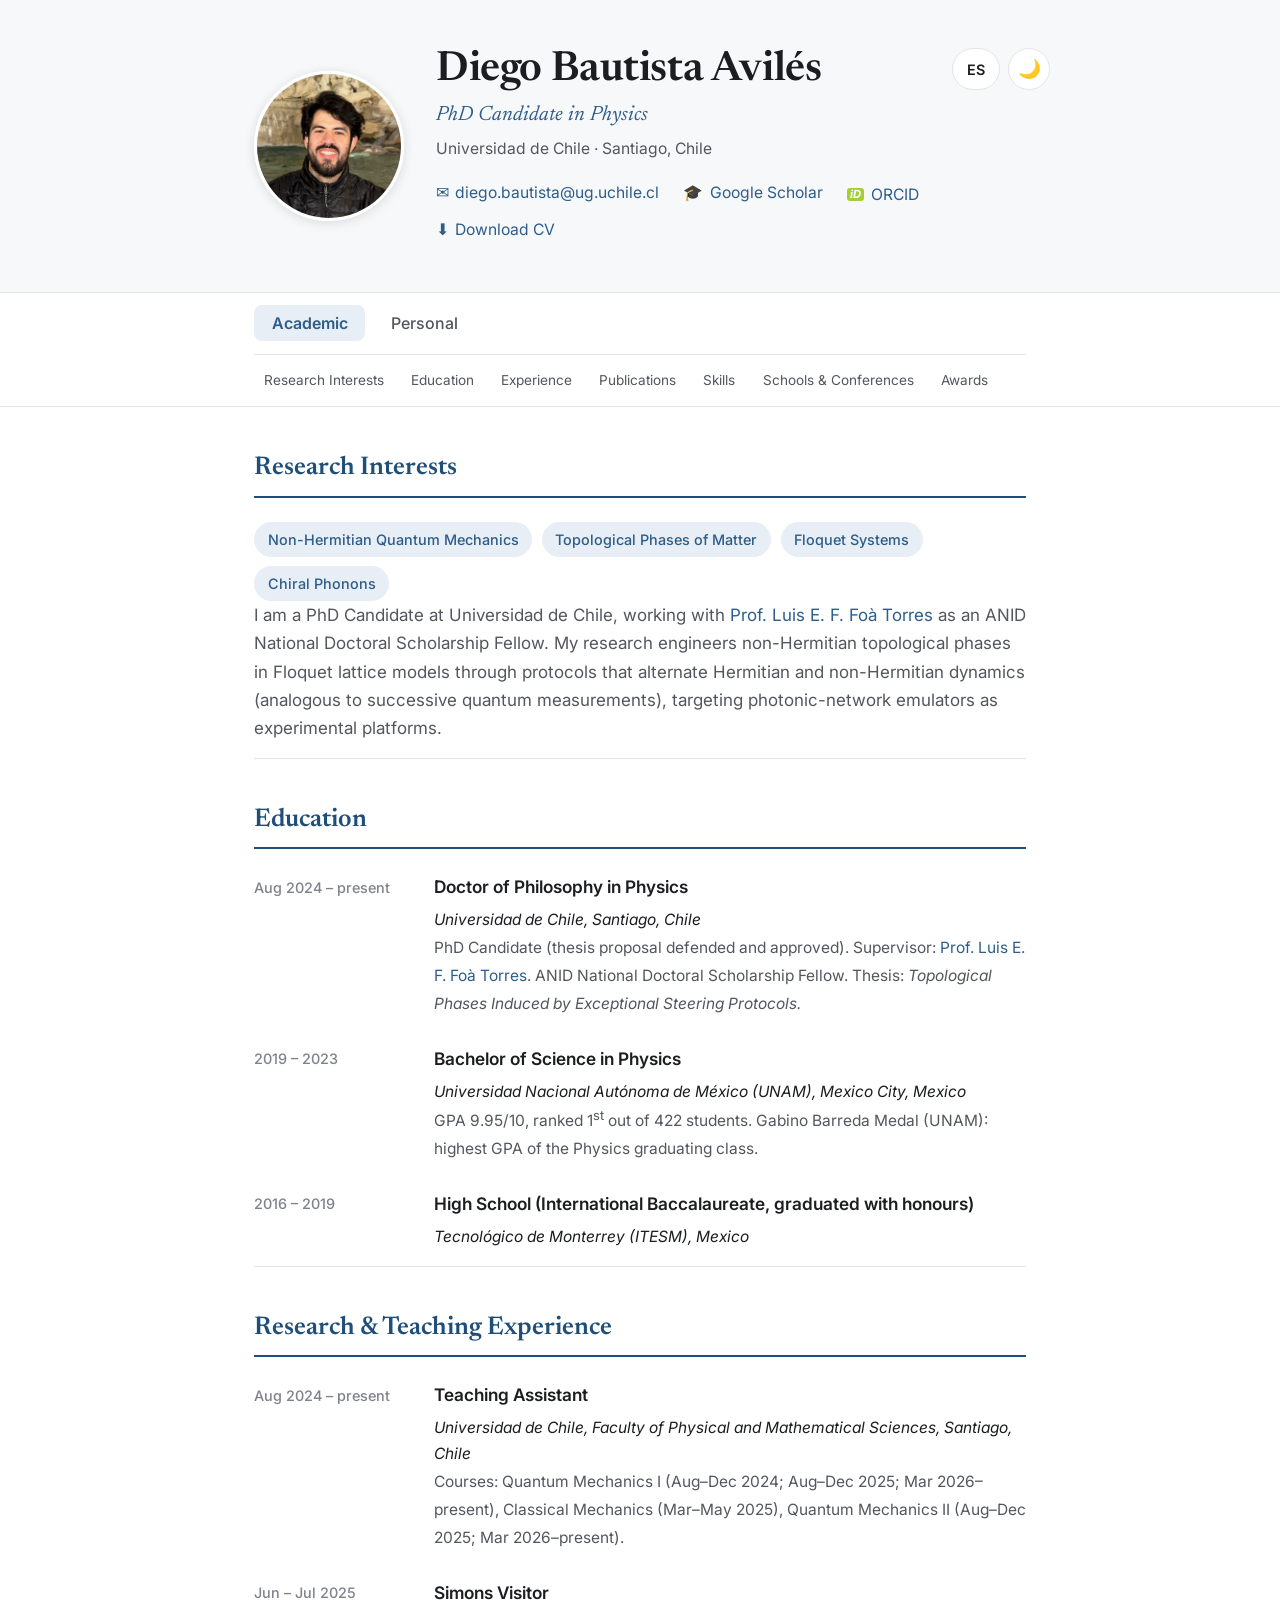
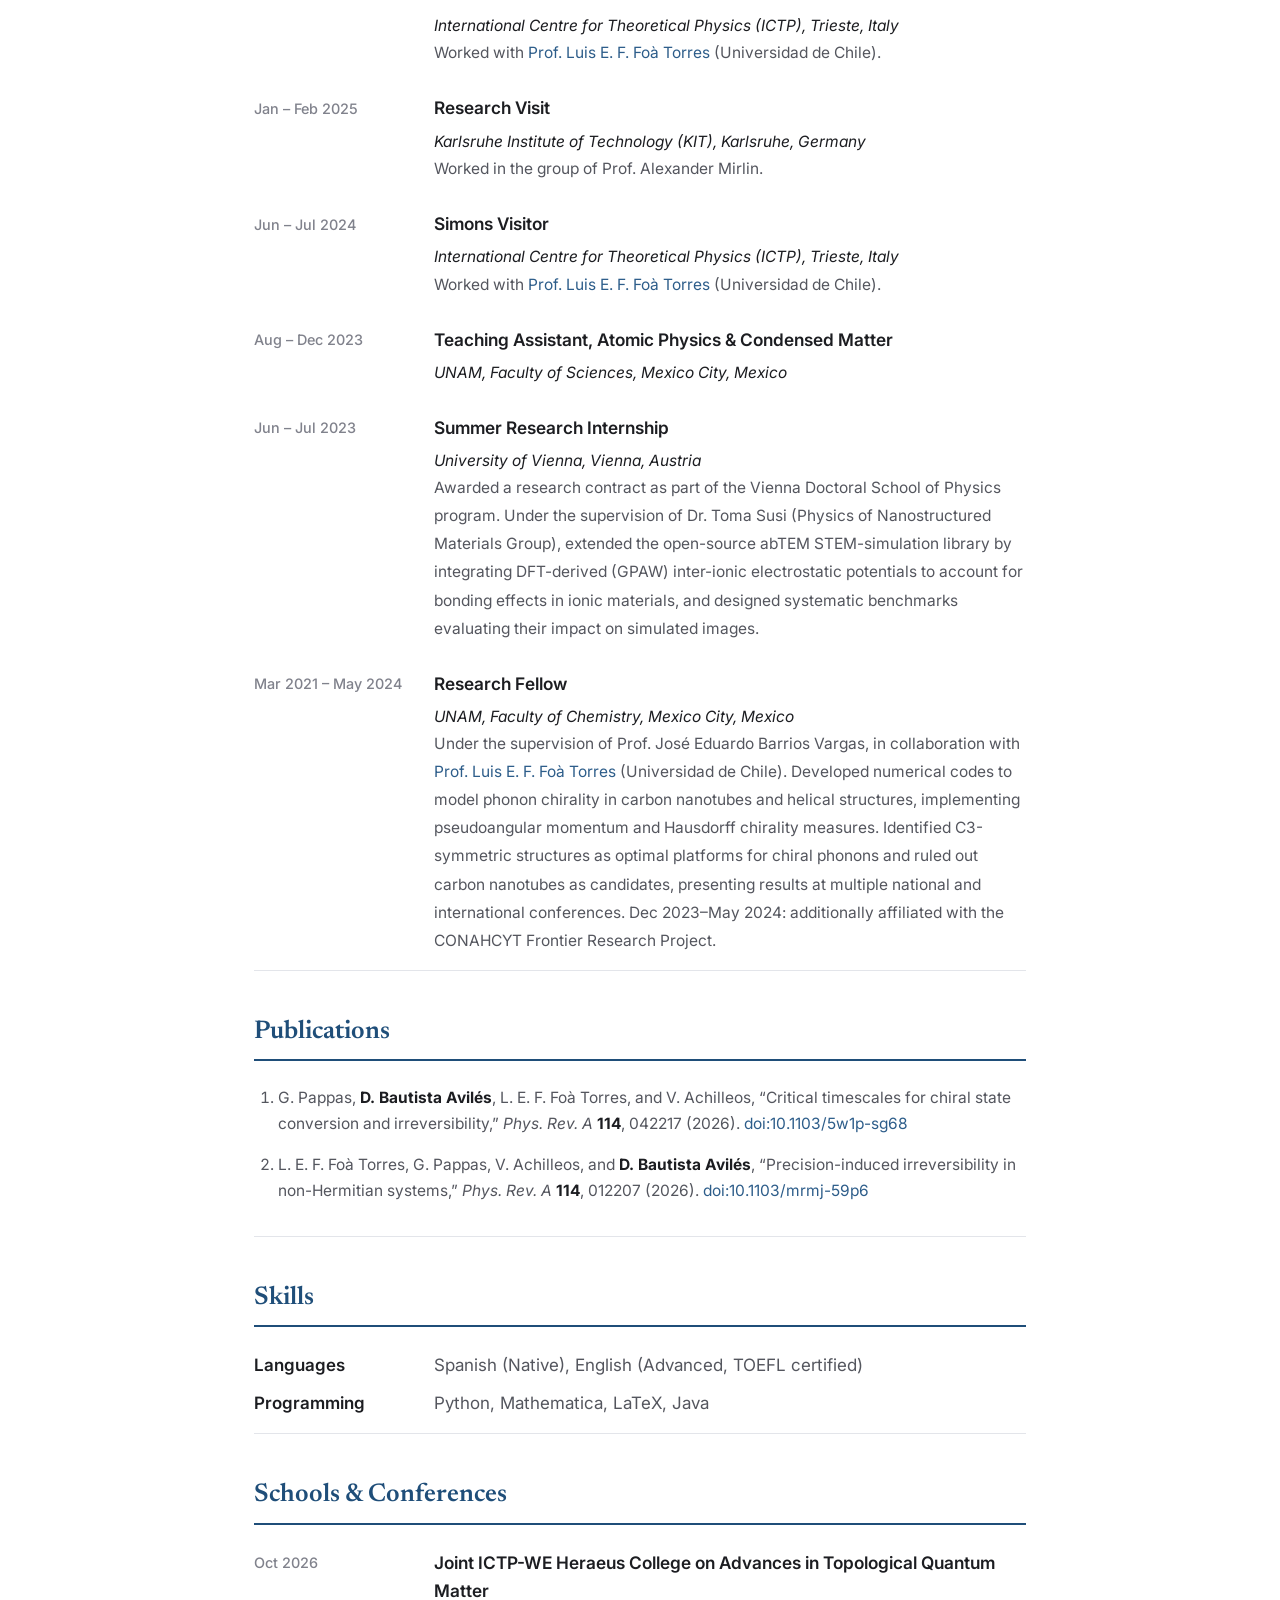
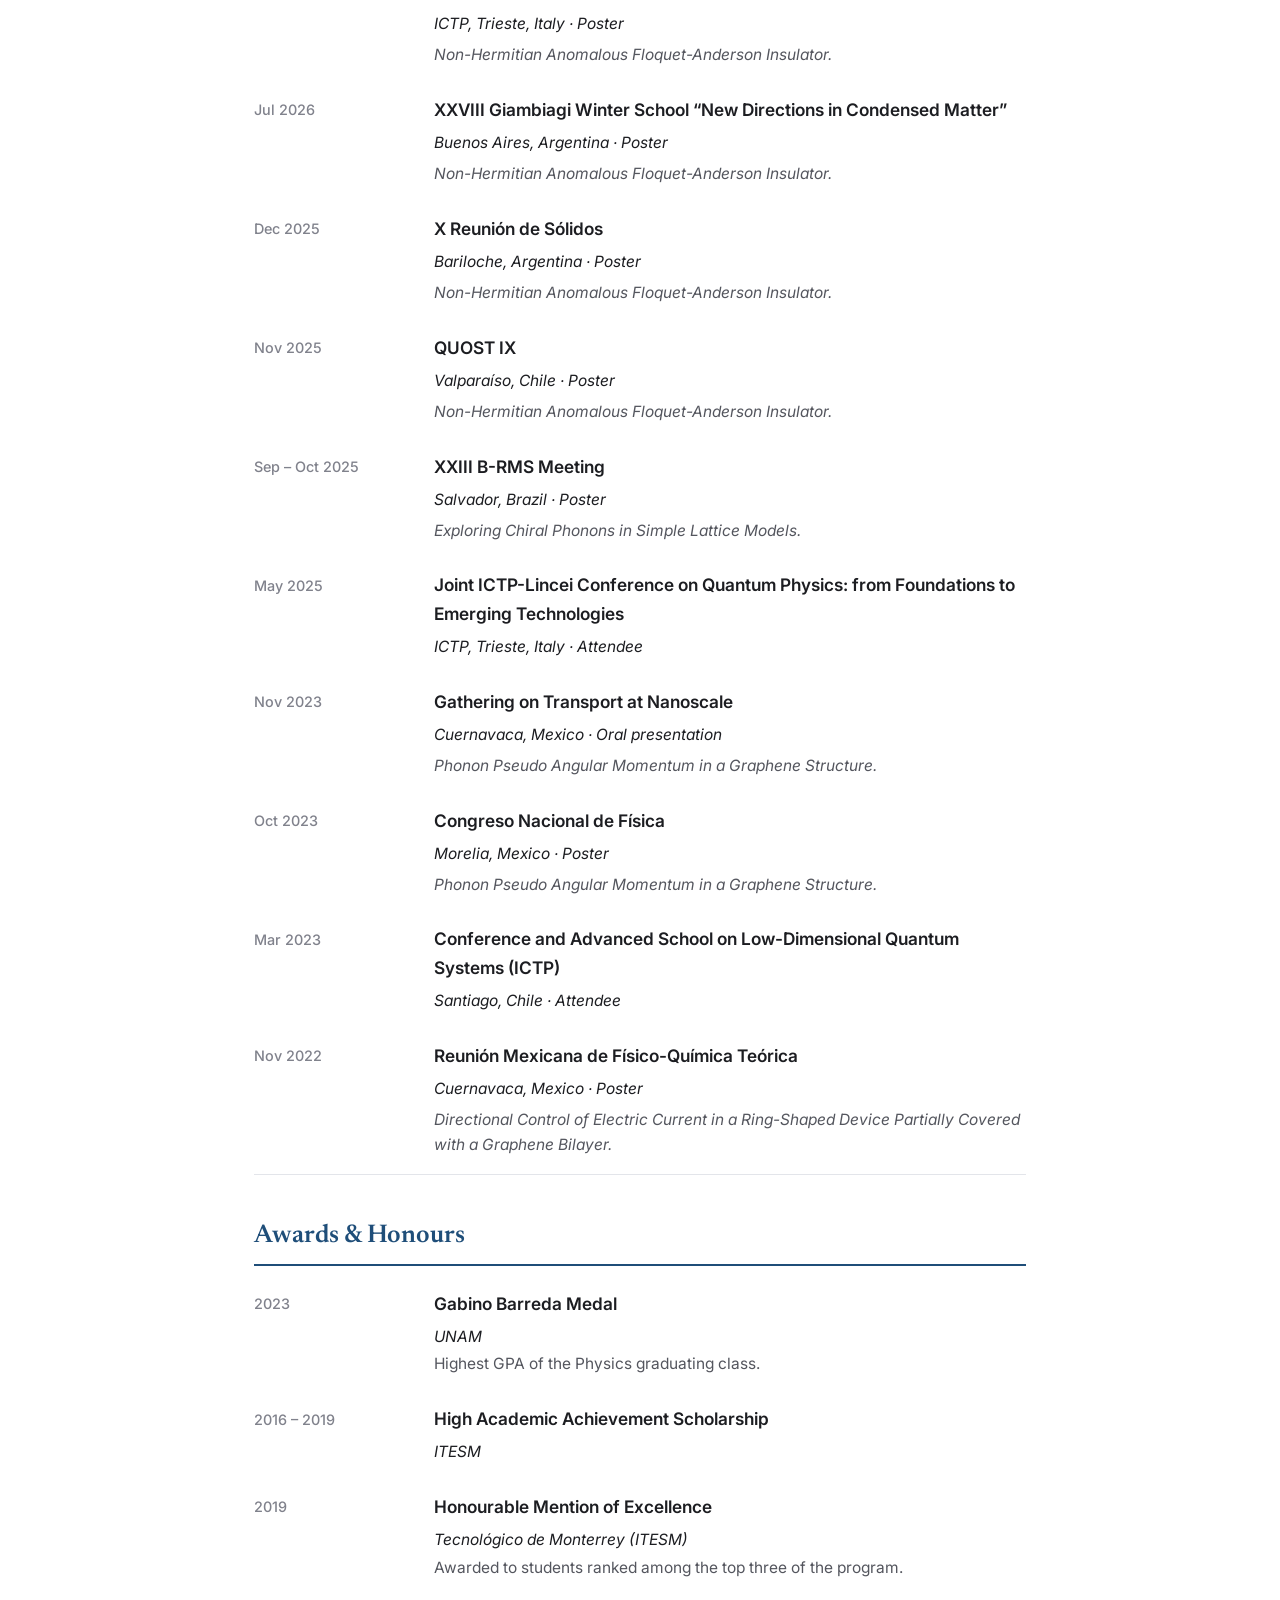
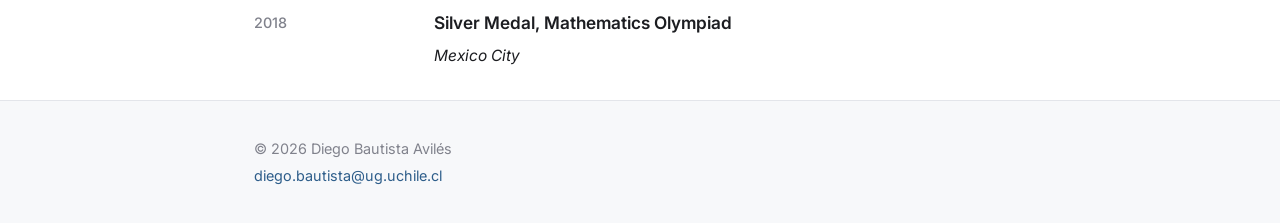
==== commit 3974c08e: "Add first planned reads to books project; update profile photo - Two Books from Each Country: Mexico" ====
--- a/index.html
+++ b/index.html
@@ -519,8 +519,8 @@
           por un hombre. A medida que termine cada uno, publicaré aquí una reseña breve.
         </p>
         <p class="books-progress">
-          <span class="lang-en"><strong>0</strong> countries · <strong>0</strong> books read</span>
-          <span class="lang-es"><strong>0</strong> países · <strong>0</strong> libros leídos</span>
+          <span class="lang-en"><strong>3</strong> countries · <strong>0</strong> of <strong>6</strong> books read</span>
+          <span class="lang-es"><strong>3</strong> países · <strong>0</strong> de <strong>6</strong> libros leídos</span>
         </p>
 
         <div class="book-shelf">
@@ -544,10 +544,53 @@
             </ul>
           </article>
           -->
-          <p class="books-empty">
-            <span class="lang-en">The shelf is empty for now. The first countries are coming soon.</span>
-            <span class="lang-es">Por ahora el estante está vacío. Pronto llegarán los primeros países.</span>
-          </p>
+          <article class="book-country">
+            <h3><span class="lang-en">Mexico</span><span class="lang-es">México</span></h3>
+            <ul class="book-pair">
+              <li class="book">
+                <span class="book-title">Pedro Páramo</span>
+                <span class="book-author">Juan Rulfo</span>
+                <span class="book-status"><span class="lang-en">To read</span><span class="lang-es">Por leer</span></span>
+              </li>
+              <li class="book">
+                <span class="book-title">El invencible verano de Liliana</span>
+                <span class="book-author">Cristina Rivera Garza</span>
+                <span class="book-status"><span class="lang-en">To read</span><span class="lang-es">Por leer</span></span>
+              </li>
+            </ul>
+          </article>
+
+          <article class="book-country">
+            <h3><span class="lang-en">Palestine</span><span class="lang-es">Palestina</span></h3>
+            <ul class="book-pair">
+              <li class="book">
+                <span class="book-title">Men in the Sun</span>
+                <span class="book-author">Ghassan Kanafani</span>
+                <span class="book-status"><span class="lang-en">To read</span><span class="lang-es">Por leer</span></span>
+              </li>
+              <li class="book">
+                <span class="book-title">The Eyes of Gaza</span>
+                <span class="book-author">Plestia Alaqad</span>
+                <span class="book-status"><span class="lang-en">To read</span><span class="lang-es">Por leer</span></span>
+              </li>
+            </ul>
+          </article>
+
+          <article class="book-country">
+            <h3><span class="lang-en">Nigeria</span><span class="lang-es">Nigeria</span></h3>
+            <ul class="book-pair">
+              <li class="book">
+                <span class="book-title">Things Fall Apart</span>
+                <span class="book-author">Chinua Achebe</span>
+                <span class="book-status"><span class="lang-en">To read</span><span class="lang-es">Por leer</span></span>
+              </li>
+              <li class="book">
+                <span class="book-title">Efuru</span>
+                <span class="book-author">Flora Nwapa</span>
+                <span class="book-status"><span class="lang-en">To read</span><span class="lang-es">Por leer</span></span>
+              </li>
+            </ul>
+          </article>
         </div>
       </section>
 
